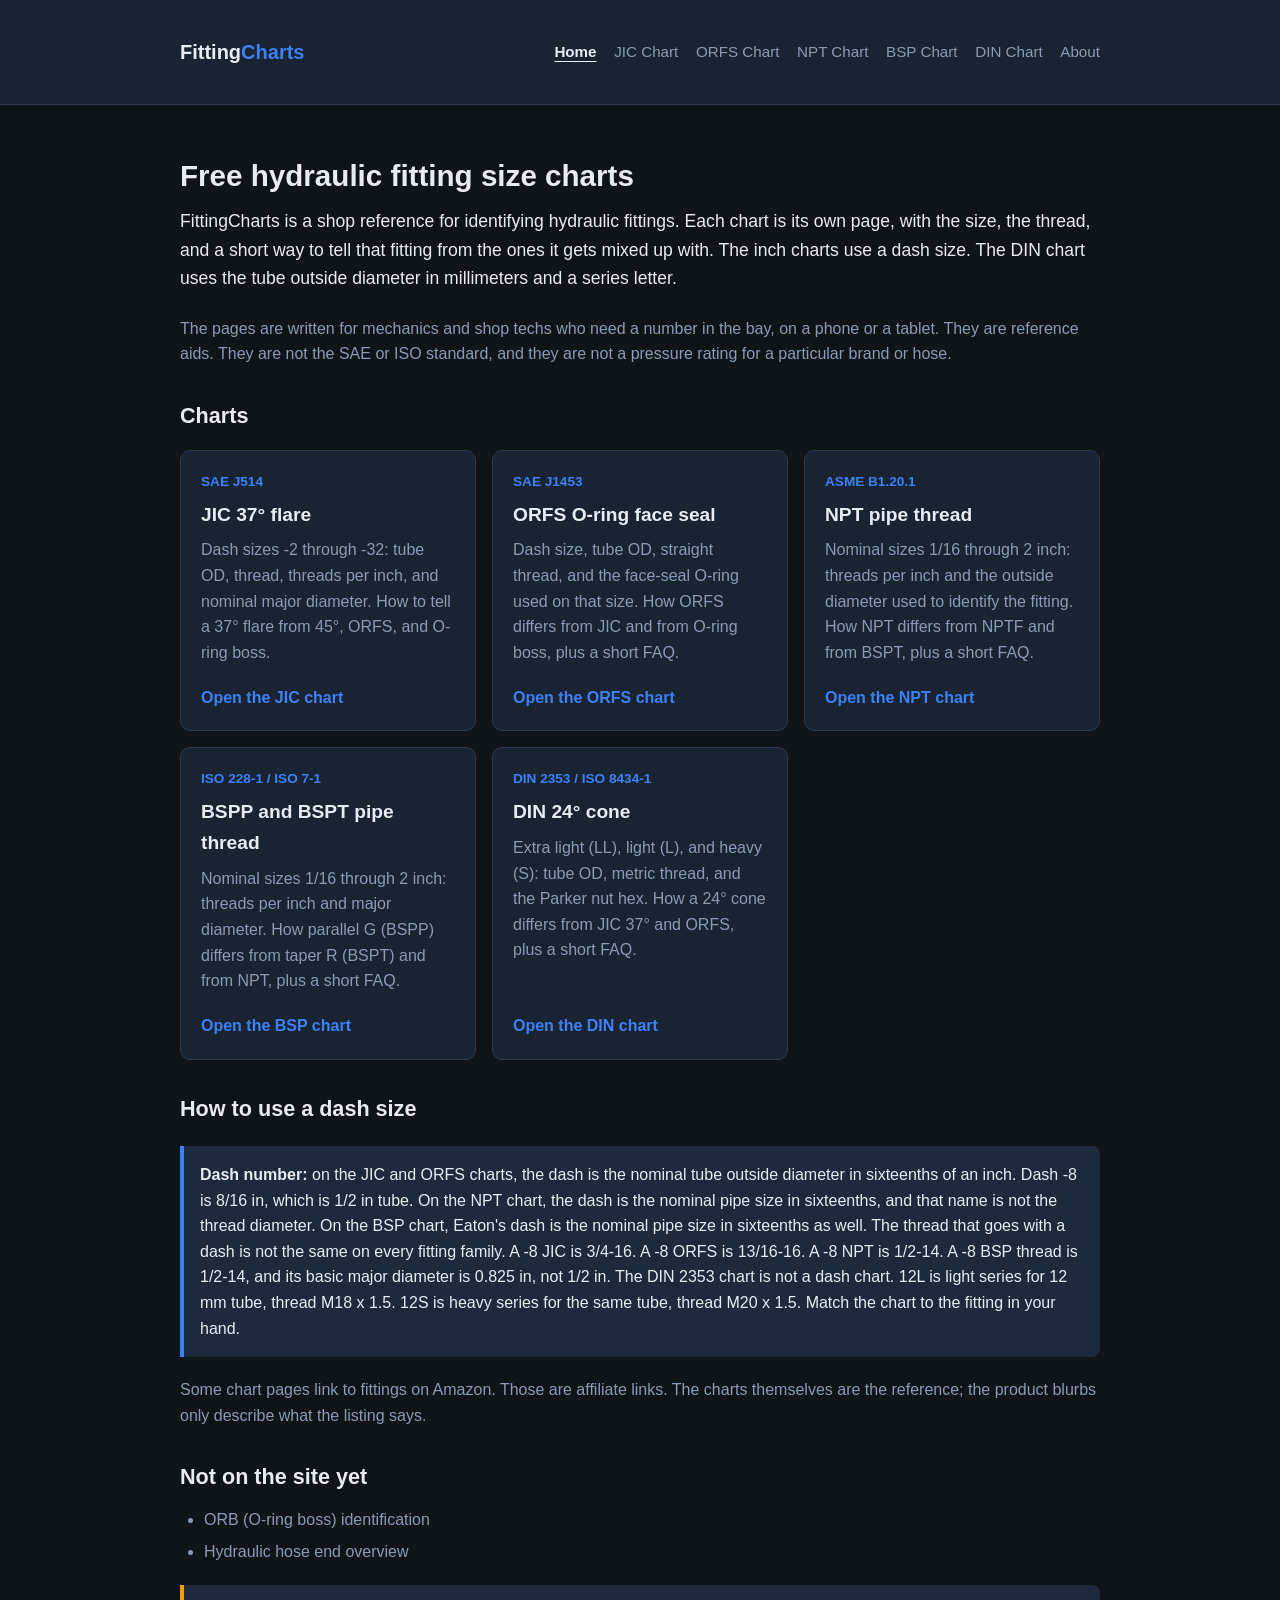
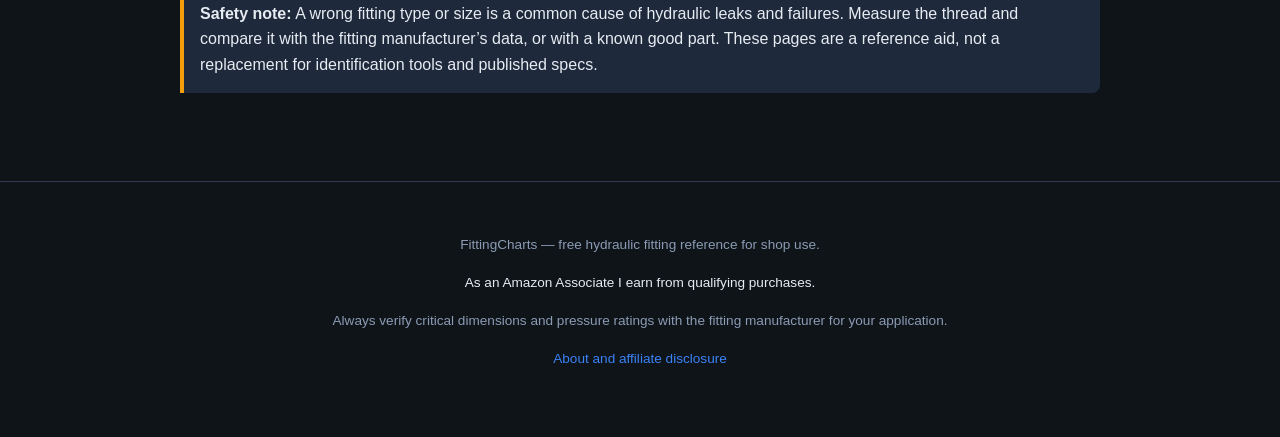
==== index.html @ fe410147 "Add a DIN 2353 24-degree cone fitting size chart. Cover LL, L, and S tube OD, metric nut thread, and" ====
<!DOCTYPE html>
<html lang="en">
<head>
  <meta charset="UTF-8">
  <meta name="viewport" content="width=device-width, initial-scale=1">
  <title>FittingCharts — Free Hydraulic Fitting Size Charts</title>
  <meta name="description" content="Free hydraulic fitting size charts for mechanics. JIC 37° flare, ORFS, NPT, BSPP/BSPT, and DIN 2353 24° cone sizes, threads, and identification guides.">
  <link rel="canonical" href="https://w-logistics.github.io/fitting-charts/">
  <meta property="og:type" content="website">
  <meta property="og:site_name" content="FittingCharts">
  <meta property="og:title" content="FittingCharts — Free Hydraulic Fitting Size Charts">
  <meta property="og:description" content="Free hydraulic fitting size charts for mechanics. JIC 37° flare, ORFS, NPT, BSPP/BSPT, and DIN 2353 24° cone sizes, threads, and identification guides.">
  <meta property="og:url" content="https://w-logistics.github.io/fitting-charts/">
  <link rel="stylesheet" href="styles.css">
  <script type="application/ld+json">
  {
    "@context": "https://schema.org",
    "@type": "WebSite",
    "name": "FittingCharts",
    "url": "https://w-logistics.github.io/fitting-charts/",
    "description": "Free hydraulic fitting size charts for mechanics and shop techs. Dash size, thread, and identification guides for JIC 37 degree flare, ORFS O-ring face seal, NPT pipe thread, and BSPP and BSPT pipe thread fittings, plus DIN 2353 and ISO 8434-1 24 degree cone fittings."
  }
  </script>
</head>
<body>
  <header>
    <div class="container">
      <div class="logo">Fitting<span>Charts</span></div>
      <nav aria-label="Primary">
        <a href="index.html" aria-current="page">Home</a>
        <a href="jic-fitting-size-chart.html">JIC Chart</a>
        <a href="orfs-fitting-size-chart.html">ORFS Chart</a>
        <a href="npt-thread-size-chart.html">NPT Chart</a>
        <a href="bspp-bspt-thread-size-chart.html">BSP Chart</a>
        <a href="din-2353-24-degree-cone-fitting-chart.html">DIN Chart</a>
        <a href="disclosure.html">About</a>
      </nav>
    </div>
  </header>

  <main class="container">
    <h1>Free hydraulic fitting size charts</h1>
    <p class="lead">FittingCharts is a shop reference for identifying hydraulic fittings. Each chart is its own page, with the size, the thread, and a short way to tell that fitting from the ones it gets mixed up with. The inch charts use a dash size. The DIN chart uses the tube outside diameter in millimeters and a series letter.</p>

    <p>The pages are written for mechanics and shop techs who need a number in the bay, on a phone or a tablet. They are reference aids. They are not the SAE or ISO standard, and they are not a pressure rating for a particular brand or hose.</p>

    <h2>Charts</h2>
    <div class="card-grid">
      <a class="chart-card" href="jic-fitting-size-chart.html">
        <p class="meta">SAE J514</p>
        <h2>JIC 37° flare</h2>
        <p>Dash sizes -2 through -32: tube OD, thread, threads per inch, and nominal major diameter. How to tell a 37° flare from 45°, ORFS, and O-ring boss.</p>
        <span class="cta">Open the JIC chart</span>
      </a>
      <a class="chart-card" href="orfs-fitting-size-chart.html">
        <p class="meta">SAE J1453</p>
        <h2>ORFS O-ring face seal</h2>
        <p>Dash size, tube OD, straight thread, and the face-seal O-ring used on that size. How ORFS differs from JIC and from O-ring boss, plus a short FAQ.</p>
        <span class="cta">Open the ORFS chart</span>
      </a>
      <a class="chart-card" href="npt-thread-size-chart.html">
        <p class="meta">ASME B1.20.1</p>
        <h2>NPT pipe thread</h2>
        <p>Nominal sizes 1/16 through 2 inch: threads per inch and the outside diameter used to identify the fitting. How NPT differs from NPTF and from BSPT, plus a short FAQ.</p>
        <span class="cta">Open the NPT chart</span>
      </a>
      <a class="chart-card" href="bspp-bspt-thread-size-chart.html">
        <p class="meta">ISO 228-1 / ISO 7-1</p>
        <h2>BSPP and BSPT pipe thread</h2>
        <p>Nominal sizes 1/16 through 2 inch: threads per inch and major diameter. How parallel G (BSPP) differs from taper R (BSPT) and from NPT, plus a short FAQ.</p>
        <span class="cta">Open the BSP chart</span>
      </a>
      <a class="chart-card" href="din-2353-24-degree-cone-fitting-chart.html">
        <p class="meta">DIN 2353 / ISO 8434-1</p>
        <h2>DIN 24° cone</h2>
        <p>Extra light (LL), light (L), and heavy (S): tube OD, metric thread, and the Parker nut hex. How a 24° cone differs from JIC 37° and ORFS, plus a short FAQ.</p>
        <span class="cta">Open the DIN chart</span>
      </a>
    </div>

    <h2>How to use a dash size</h2>
    <div class="note">
      <strong>Dash number:</strong> on the JIC and ORFS charts, the dash is the nominal tube outside diameter in sixteenths of an inch. Dash -8 is 8/16 in, which is 1/2 in tube. On the NPT chart, the dash is the nominal pipe size in sixteenths, and that name is not the thread diameter. On the BSP chart, Eaton's dash is the nominal pipe size in sixteenths as well. The thread that goes with a dash is not the same on every fitting family. A -8 JIC is 3/4-16. A -8 ORFS is 13/16-16. A -8 NPT is 1/2-14. A -8 BSP thread is 1/2-14, and its basic major diameter is 0.825 in, not 1/2 in. The DIN 2353 chart is not a dash chart. 12L is light series for 12 mm tube, thread M18 x 1.5. 12S is heavy series for the same tube, thread M20 x 1.5. Match the chart to the fitting in your hand.
    </div>

    <p>Some chart pages link to fittings on Amazon. Those are affiliate links. The charts themselves are the reference; the product blurbs only describe what the listing says.</p>

    <h2>Not on the site yet</h2>
    <ul>
      <li>ORB (O-ring boss) identification</li>
      <li>Hydraulic hose end overview</li>
    </ul>

    <div class="note warning">
      <strong>Safety note:</strong> A wrong fitting type or size is a common cause of hydraulic leaks and failures. Measure the thread and compare it with the fitting manufacturer’s data, or with a known good part. These pages are a reference aid, not a replacement for identification tools and published specs.
    </div>
  </main>

  <footer>
    <div class="container">
      <p>FittingCharts — free hydraulic fitting reference for shop use.</p>
      <p class="affiliate-disclosure">As an Amazon Associate I earn from qualifying purchases.</p>
      <p>Always verify critical dimensions and pressure ratings with the fitting manufacturer for your application.</p>
      <p><a href="disclosure.html">About and affiliate disclosure</a></p>
    </div>
  </footer>
  <script data-goatcounter="https://fittingcharts.goatcounter.com/count" async src="//gc.zgo.at/count.js"></script>
</body>
</html>
---- styles.css ----
/* Fitting Charts - clean, mobile-first reference site */
:root {
  --bg: #0f1419;
  --card: #1a2332;
  --text: #e7ecf3;
  --muted: #8b9bb4;
  --accent: #3b82f6;
  --accent-hover: #2563eb;
  --border: #2d3a4f;
  --success: #22c55e;
  --table-header: #243044;
}

* {
  box-sizing: border-box;
  margin: 0;
  padding: 0;
}

body {
  font-family: -apple-system, BlinkMacSystemFont, "Segoe UI", Roboto, "Helvetica Neue", Arial, sans-serif;
  background: var(--bg);
  color: var(--text);
  line-height: 1.6;
  min-height: 100vh;
}

a {
  color: var(--accent);
  text-decoration: none;
}
a:hover {
  color: var(--accent-hover);
  text-decoration: underline;
}

.container {
  max-width: 960px;
  margin: 0 auto;
  padding: 1.25rem;
}

/* Header */
header {
  background: var(--card);
  border-bottom: 1px solid var(--border);
  padding: 1rem 0;
  margin-bottom: 2rem;
}
header .container {
  display: flex;
  justify-content: space-between;
  align-items: center;
  flex-wrap: wrap;
  gap: 1rem;
}
.logo {
  font-weight: 700;
  font-size: 1.25rem;
  color: var(--text);
}
.logo span {
  color: var(--accent);
}
nav {
  display: flex;
  flex-wrap: wrap;
  align-items: center;
  gap: 0.35rem 1.1rem;
}
nav a {
  color: var(--muted);
  font-size: 0.95rem;
}
nav a:hover,
nav a[aria-current="page"] {
  color: var(--text);
}
nav a[aria-current="page"] {
  font-weight: 600;
  text-decoration: underline;
  text-underline-offset: 0.28rem;
}

/* Typography */
h1 {
  font-size: 1.85rem;
  margin-bottom: 0.75rem;
  line-height: 1.3;
}
h2 {
  font-size: 1.35rem;
  margin: 2rem 0 0.75rem;
  color: var(--text);
}
h3 {
  font-size: 1.1rem;
  margin: 1.5rem 0 0.5rem;
}
p {
  margin-bottom: 1rem;
  color: var(--muted);
}
.lead {
  font-size: 1.1rem;
  color: var(--text);
  margin-bottom: 1.5rem;
}

/* Cards & boxes */
.card {
  background: var(--card);
  border: 1px solid var(--border);
  border-radius: 10px;
  padding: 1.25rem;
  margin-bottom: 1.5rem;
}
.note {
  background: #1e293b;
  border-left: 4px solid var(--accent);
  padding: 1rem;
  margin: 1.25rem 0;
  border-radius: 0 8px 8px 0;
}
.warning {
  border-left-color: #f59e0b;
}

/* Table */
.table-wrap {
  overflow-x: auto;
  margin: 1.5rem 0;
  border-radius: 10px;
  border: 1px solid var(--border);
}
table {
  width: 100%;
  border-collapse: collapse;
  font-size: 0.9rem;
  min-width: 720px;
}
caption {
  caption-side: bottom;
  text-align: left;
  padding: 0.7rem 0.9rem 0.2rem;
  color: var(--muted);
  font-size: 0.85rem;
}
th, td {
  padding: 0.7rem 0.9rem;
  text-align: left;
  border-bottom: 1px solid var(--border);
}
th {
  background: var(--table-header);
  color: var(--text);
  font-weight: 600;
  position: sticky;
  top: 0;
}
tr:hover td {
  background: rgba(59, 130, 246, 0.08);
}
td {
  color: var(--muted);
}
td:first-child, th:first-child {
  font-weight: 600;
  color: var(--text);
}

/* Lists */
ul, ol {
  margin: 0.75rem 0 1.25rem 1.5rem;
  color: var(--muted);
}
li {
  margin-bottom: 0.4rem;
}

/* Buttons / CTAs */
.btn {
  display: inline-block;
  background: var(--accent);
  color: white !important;
  padding: 0.6rem 1.2rem;
  border-radius: 6px;
  font-weight: 600;
  text-decoration: none !important;
  margin: 0.5rem 0.5rem 0.5rem 0;
}
.btn:hover {
  background: var(--accent-hover);
}

/* Home chart grid */
.card-grid {
  display: grid;
  grid-template-columns: repeat(auto-fit, minmax(250px, 1fr));
  gap: 1rem;
  margin: 1rem 0 1.5rem;
}
a.chart-card {
  display: flex;
  flex-direction: column;
  gap: 0.45rem;
  background: var(--card);
  border: 1px solid var(--border);
  border-radius: 10px;
  padding: 1.25rem;
  color: inherit;
  text-decoration: none;
  min-height: 100%;
}
a.chart-card:hover {
  border-color: var(--accent);
  color: inherit;
  text-decoration: none;
}
a.chart-card h2 {
  margin: 0;
  font-size: 1.2rem;
}
a.chart-card p {
  margin: 0;
}
.chart-card .meta {
  color: var(--accent);
  font-size: 0.85rem;
  font-weight: 600;
}
.chart-card .cta {
  margin-top: auto;
  padding-top: 0.75rem;
  color: var(--accent);
  font-weight: 600;
}

.breadcrumb {
  font-size: 0.875rem;
  margin-bottom: 0.85rem;
  color: var(--muted);
}
.breadcrumb a {
  color: var(--muted);
}

.affiliate-disclosure {
  color: var(--text);
}

code {
  font-family: ui-monospace, SFMono-Regular, Menlo, Consolas, monospace;
  font-size: 0.92em;
  color: var(--text);
}

/* Footer */
footer {
  margin-top: 3rem;
  padding: 2rem 0;
  border-top: 1px solid var(--border);
  color: var(--muted);
  font-size: 0.85rem;
  text-align: center;
}
footer a {
  color: var(--accent);
}

/* Responsive */
@media (max-width: 600px) {
  h1 { font-size: 1.5rem; }
  .container { padding: 1rem; }
}
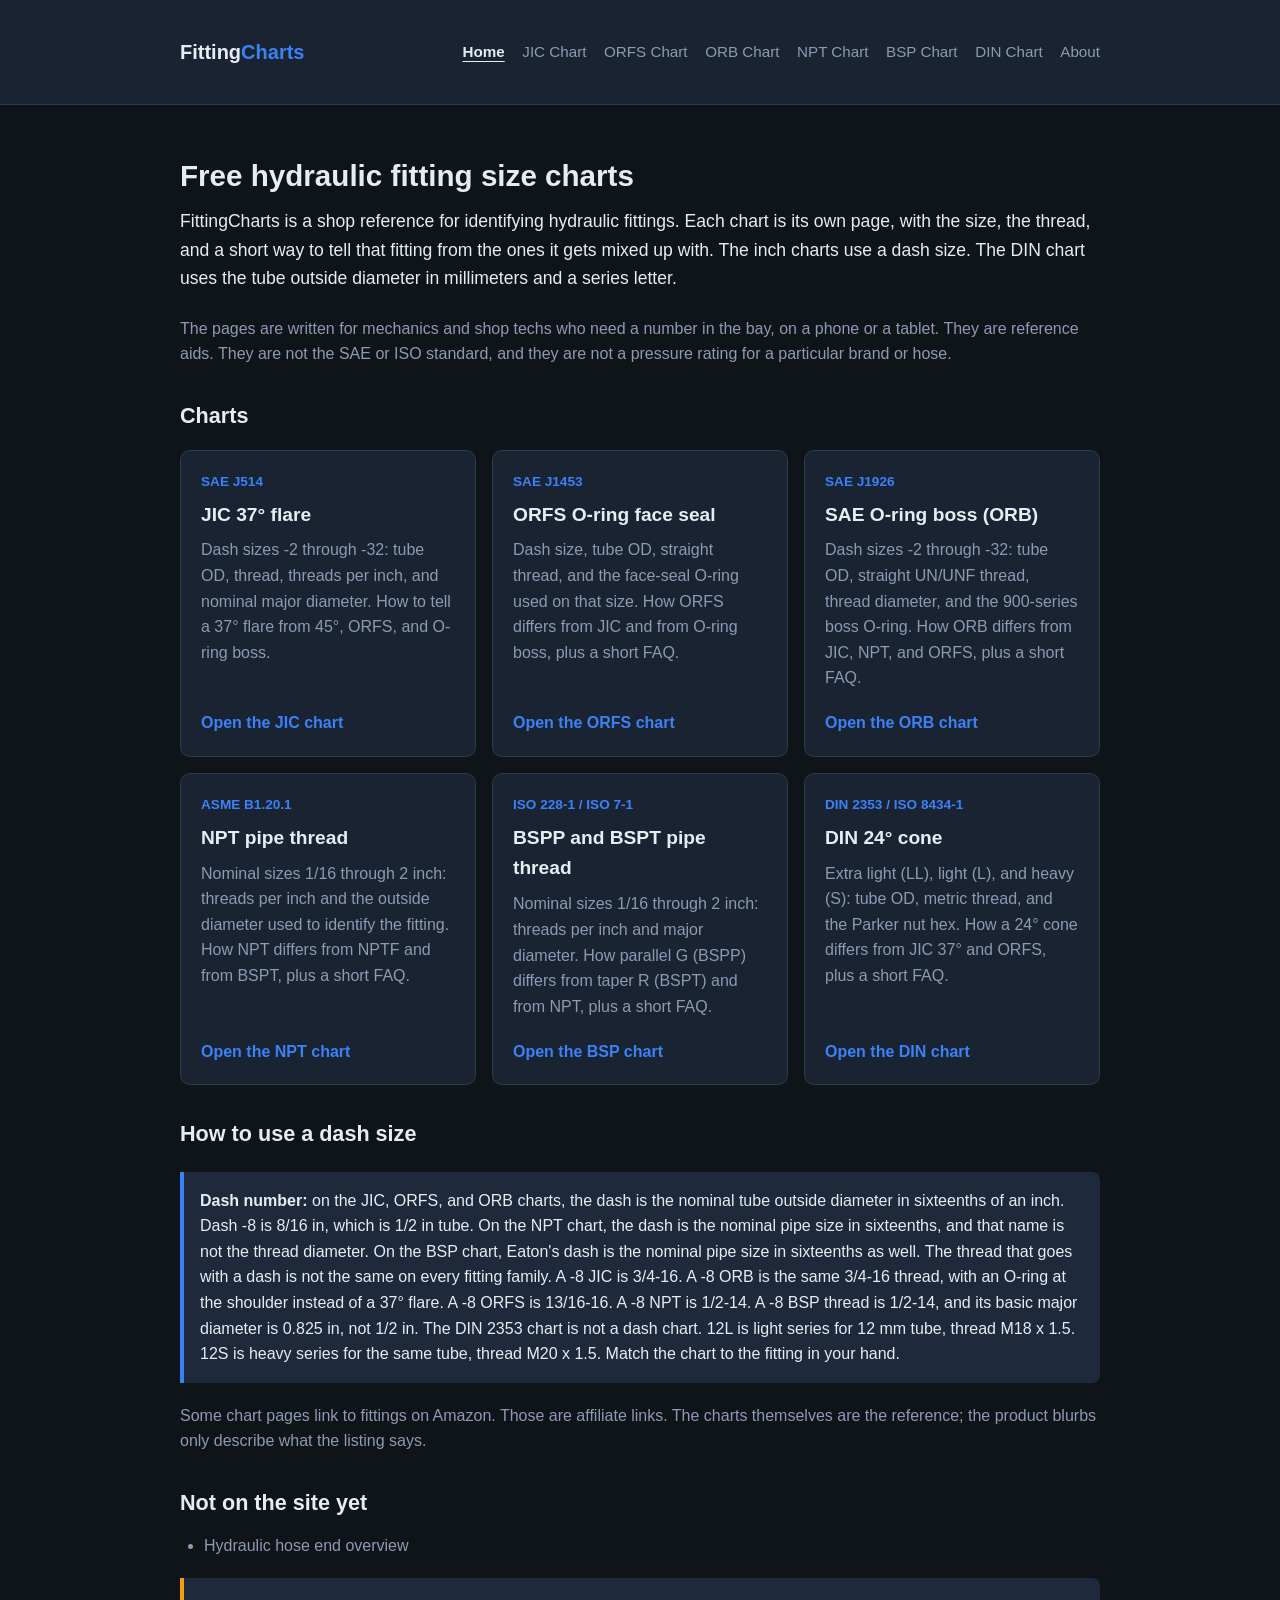
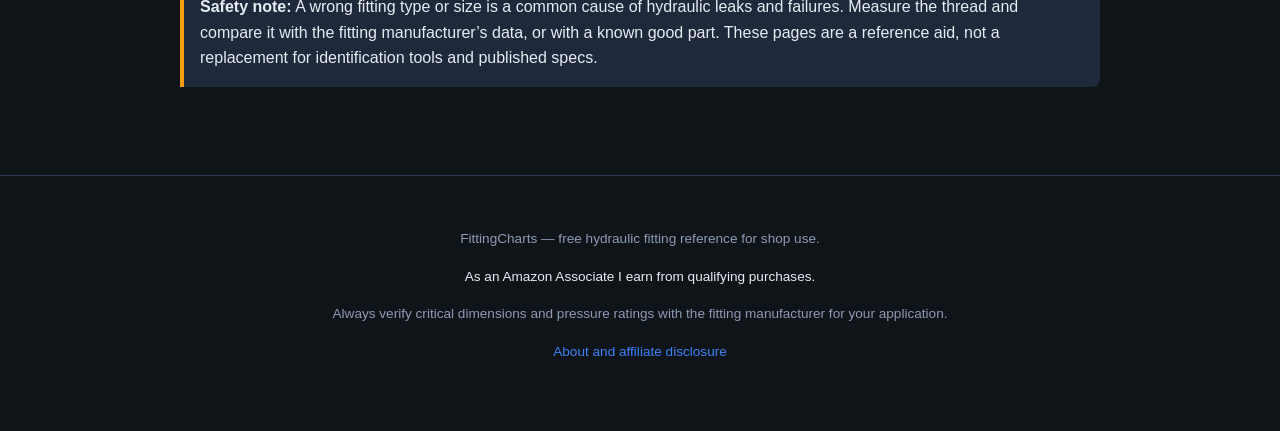
==== commit 377afe1e: "Add an SAE O-ring boss (ORB) fitting size chart. Dash size, UN/UNF thread, thread diameter, and the " ====
--- a/index.html
+++ b/index.html
@@ -4,12 +4,12 @@
   <meta charset="UTF-8">
   <meta name="viewport" content="width=device-width, initial-scale=1">
   <title>FittingCharts — Free Hydraulic Fitting Size Charts</title>
-  <meta name="description" content="Free hydraulic fitting size charts for mechanics. JIC 37° flare, ORFS, NPT, BSPP/BSPT, and DIN 2353 24° cone sizes, threads, and identification guides.">
+  <meta name="description" content="Free hydraulic fitting size charts for mechanics. JIC 37° flare, ORFS, SAE O-ring boss, NPT, BSPP/BSPT, and DIN 2353 24° cone sizes, threads, and identification guides.">
   <link rel="canonical" href="https://w-logistics.github.io/fitting-charts/">
   <meta property="og:type" content="website">
   <meta property="og:site_name" content="FittingCharts">
   <meta property="og:title" content="FittingCharts — Free Hydraulic Fitting Size Charts">
-  <meta property="og:description" content="Free hydraulic fitting size charts for mechanics. JIC 37° flare, ORFS, NPT, BSPP/BSPT, and DIN 2353 24° cone sizes, threads, and identification guides.">
+  <meta property="og:description" content="Free hydraulic fitting size charts for mechanics. JIC 37° flare, ORFS, SAE O-ring boss, NPT, BSPP/BSPT, and DIN 2353 24° cone sizes, threads, and identification guides.">
   <meta property="og:url" content="https://w-logistics.github.io/fitting-charts/">
   <link rel="stylesheet" href="styles.css">
   <script type="application/ld+json">
@@ -18,7 +18,7 @@
     "@type": "WebSite",
     "name": "FittingCharts",
     "url": "https://w-logistics.github.io/fitting-charts/",
-    "description": "Free hydraulic fitting size charts for mechanics and shop techs. Dash size, thread, and identification guides for JIC 37 degree flare, ORFS O-ring face seal, NPT pipe thread, and BSPP and BSPT pipe thread fittings, plus DIN 2353 and ISO 8434-1 24 degree cone fittings."
+    "description": "Free hydraulic fitting size charts for mechanics and shop techs. Dash size, thread, and identification guides for JIC 37 degree flare, ORFS O-ring face seal, SAE O-ring boss, NPT pipe thread, and BSPP and BSPT pipe thread fittings, plus DIN 2353 and ISO 8434-1 24 degree cone fittings."
   }
   </script>
 </head>
@@ -30,6 +30,7 @@
         <a href="index.html" aria-current="page">Home</a>
         <a href="jic-fitting-size-chart.html">JIC Chart</a>
         <a href="orfs-fitting-size-chart.html">ORFS Chart</a>
+        <a href="sae-o-ring-boss-orb-fitting-chart.html">ORB Chart</a>
         <a href="npt-thread-size-chart.html">NPT Chart</a>
         <a href="bspp-bspt-thread-size-chart.html">BSP Chart</a>
         <a href="din-2353-24-degree-cone-fitting-chart.html">DIN Chart</a>
@@ -58,6 +59,12 @@
         <p>Dash size, tube OD, straight thread, and the face-seal O-ring used on that size. How ORFS differs from JIC and from O-ring boss, plus a short FAQ.</p>
         <span class="cta">Open the ORFS chart</span>
       </a>
+      <a class="chart-card" href="sae-o-ring-boss-orb-fitting-chart.html">
+        <p class="meta">SAE J1926</p>
+        <h2>SAE O-ring boss (ORB)</h2>
+        <p>Dash sizes -2 through -32: tube OD, straight UN/UNF thread, thread diameter, and the 900-series boss O-ring. How ORB differs from JIC, NPT, and ORFS, plus a short FAQ.</p>
+        <span class="cta">Open the ORB chart</span>
+      </a>
       <a class="chart-card" href="npt-thread-size-chart.html">
         <p class="meta">ASME B1.20.1</p>
         <h2>NPT pipe thread</h2>
@@ -80,14 +87,13 @@
 
     <h2>How to use a dash size</h2>
     <div class="note">
-      <strong>Dash number:</strong> on the JIC and ORFS charts, the dash is the nominal tube outside diameter in sixteenths of an inch. Dash -8 is 8/16 in, which is 1/2 in tube. On the NPT chart, the dash is the nominal pipe size in sixteenths, and that name is not the thread diameter. On the BSP chart, Eaton's dash is the nominal pipe size in sixteenths as well. The thread that goes with a dash is not the same on every fitting family. A -8 JIC is 3/4-16. A -8 ORFS is 13/16-16. A -8 NPT is 1/2-14. A -8 BSP thread is 1/2-14, and its basic major diameter is 0.825 in, not 1/2 in. The DIN 2353 chart is not a dash chart. 12L is light series for 12 mm tube, thread M18 x 1.5. 12S is heavy series for the same tube, thread M20 x 1.5. Match the chart to the fitting in your hand.
+      <strong>Dash number:</strong> on the JIC, ORFS, and ORB charts, the dash is the nominal tube outside diameter in sixteenths of an inch. Dash -8 is 8/16 in, which is 1/2 in tube. On the NPT chart, the dash is the nominal pipe size in sixteenths, and that name is not the thread diameter. On the BSP chart, Eaton's dash is the nominal pipe size in sixteenths as well. The thread that goes with a dash is not the same on every fitting family. A -8 JIC is 3/4-16. A -8 ORB is the same 3/4-16 thread, with an O-ring at the shoulder instead of a 37° flare. A -8 ORFS is 13/16-16. A -8 NPT is 1/2-14. A -8 BSP thread is 1/2-14, and its basic major diameter is 0.825 in, not 1/2 in. The DIN 2353 chart is not a dash chart. 12L is light series for 12 mm tube, thread M18 x 1.5. 12S is heavy series for the same tube, thread M20 x 1.5. Match the chart to the fitting in your hand.
     </div>
 
     <p>Some chart pages link to fittings on Amazon. Those are affiliate links. The charts themselves are the reference; the product blurbs only describe what the listing says.</p>
 
     <h2>Not on the site yet</h2>
     <ul>
-      <li>ORB (O-ring boss) identification</li>
       <li>Hydraulic hose end overview</li>
     </ul>
 
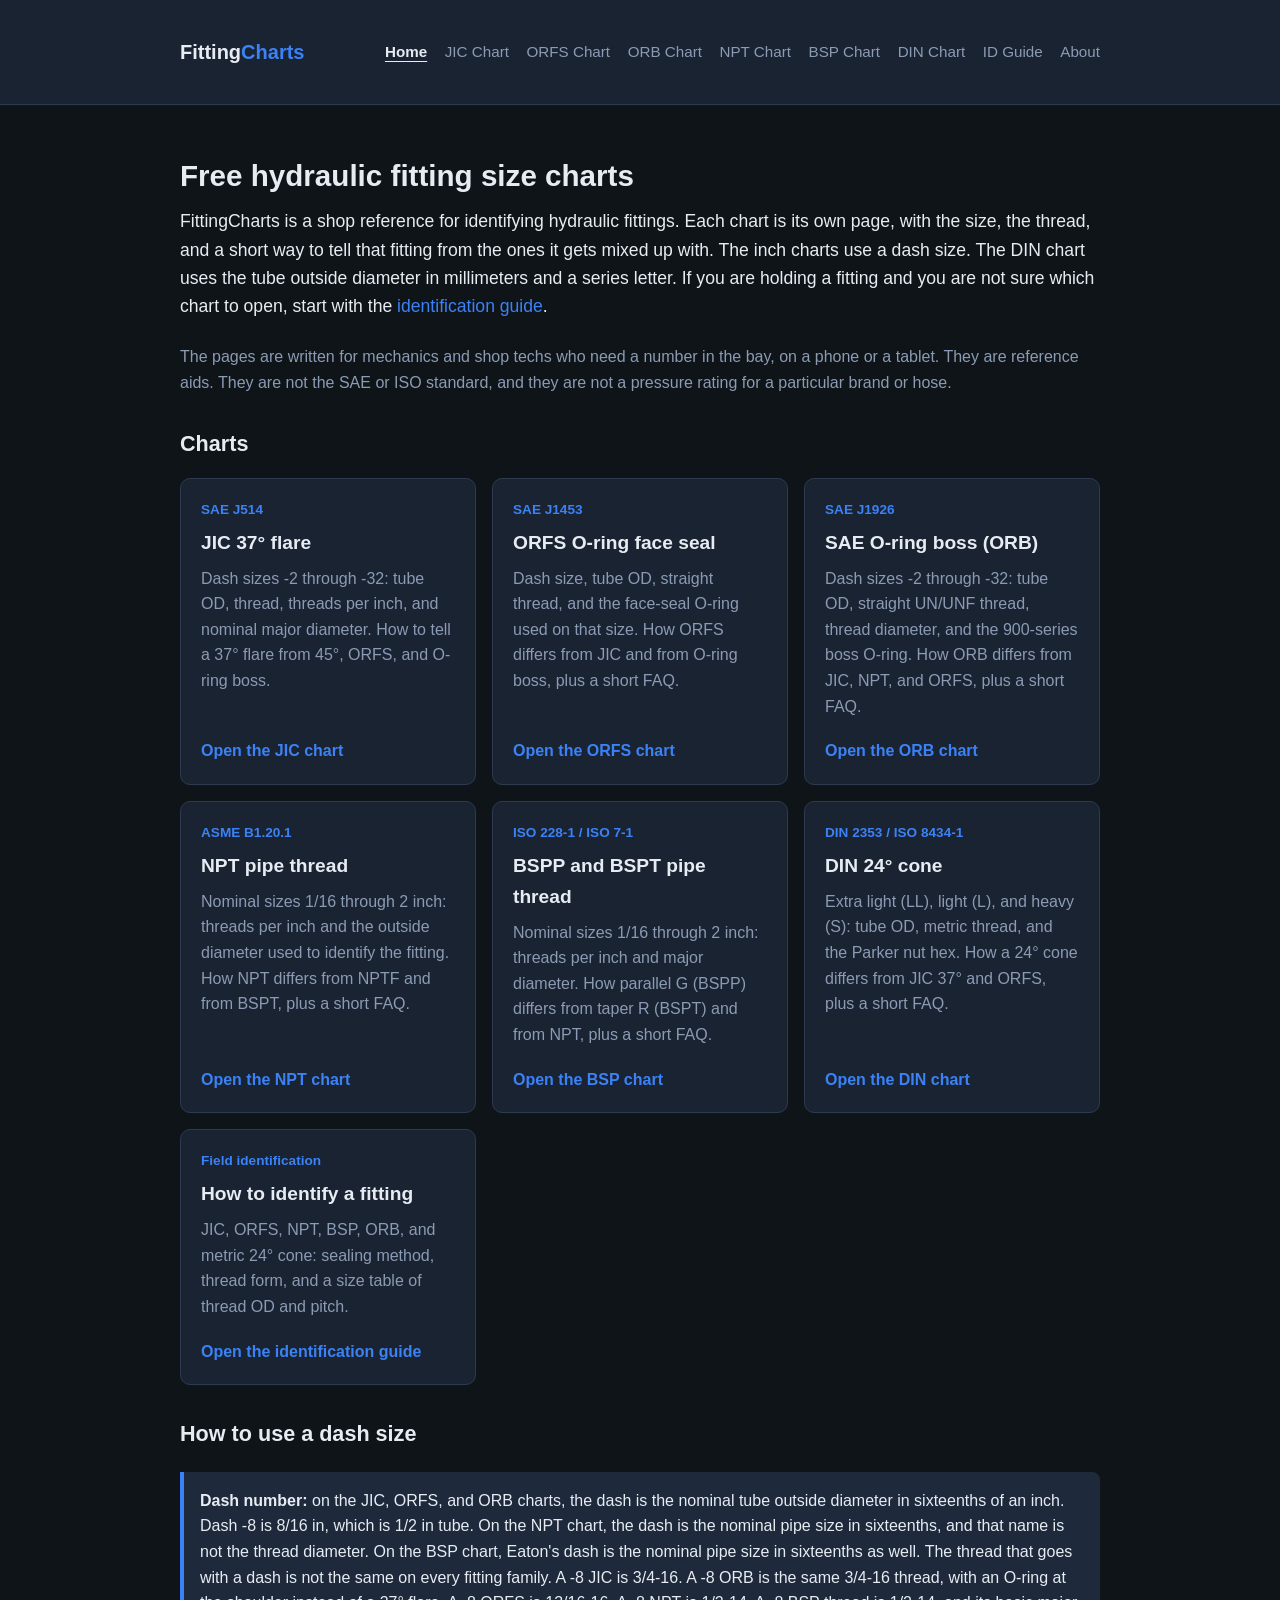
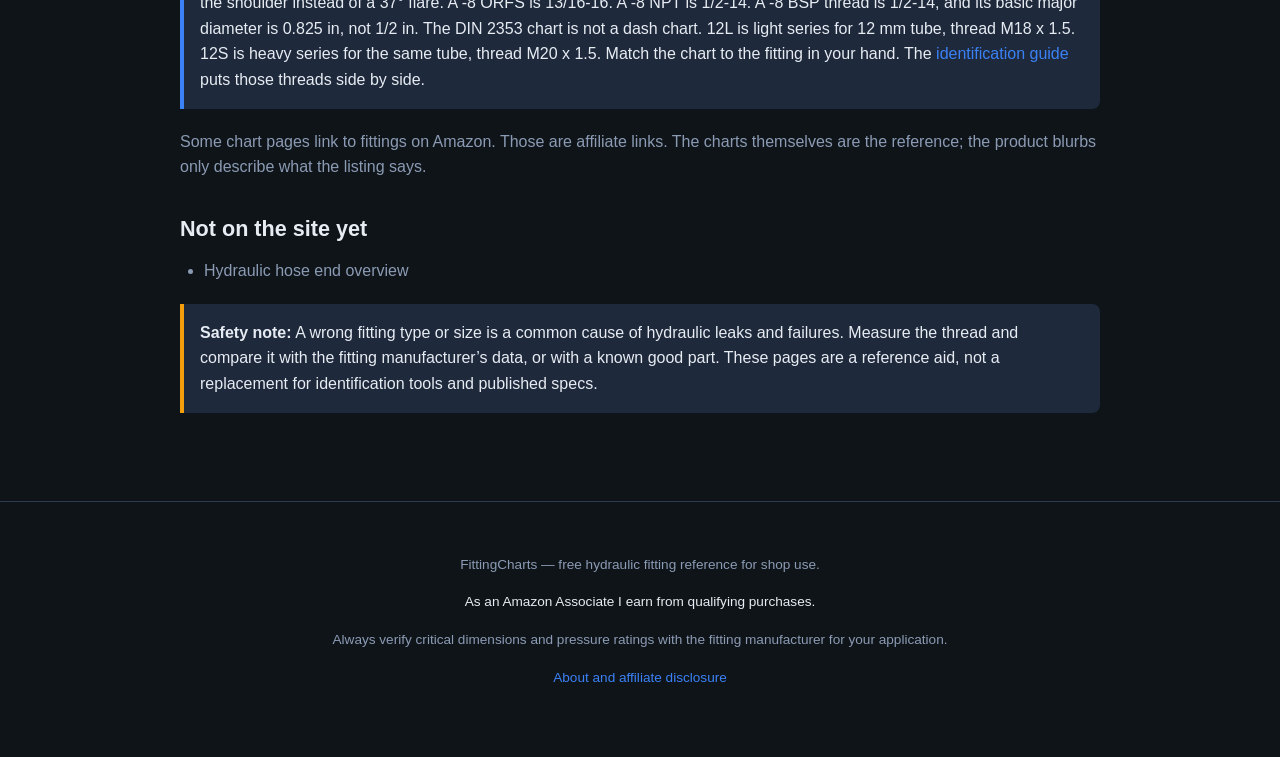
==== commit b819702c: "Add a guide for telling hydraulic fittings apart. The new page compares JIC, ORFS, NPT, BSP, ORB, an" ====
--- a/index.html
+++ b/index.html
@@ -4,12 +4,12 @@
   <meta charset="UTF-8">
   <meta name="viewport" content="width=device-width, initial-scale=1">
   <title>FittingCharts — Free Hydraulic Fitting Size Charts</title>
-  <meta name="description" content="Free hydraulic fitting size charts for mechanics. JIC 37° flare, ORFS, SAE O-ring boss, NPT, BSPP/BSPT, and DIN 2353 24° cone sizes, threads, and identification guides.">
+  <meta name="description" content="Free hydraulic fitting size charts for mechanics. JIC 37° flare, ORFS, SAE O-ring boss, NPT, BSPP/BSPT, and DIN 2353 24° cone sizes, plus a guide to telling those fittings apart.">
   <link rel="canonical" href="https://w-logistics.github.io/fitting-charts/">
   <meta property="og:type" content="website">
   <meta property="og:site_name" content="FittingCharts">
   <meta property="og:title" content="FittingCharts — Free Hydraulic Fitting Size Charts">
-  <meta property="og:description" content="Free hydraulic fitting size charts for mechanics. JIC 37° flare, ORFS, SAE O-ring boss, NPT, BSPP/BSPT, and DIN 2353 24° cone sizes, threads, and identification guides.">
+  <meta property="og:description" content="Free hydraulic fitting size charts for mechanics. JIC 37° flare, ORFS, SAE O-ring boss, NPT, BSPP/BSPT, and DIN 2353 24° cone sizes, plus a guide to telling those fittings apart.">
   <meta property="og:url" content="https://w-logistics.github.io/fitting-charts/">
   <link rel="stylesheet" href="styles.css">
   <script type="application/ld+json">
@@ -18,7 +18,7 @@
     "@type": "WebSite",
     "name": "FittingCharts",
     "url": "https://w-logistics.github.io/fitting-charts/",
-    "description": "Free hydraulic fitting size charts for mechanics and shop techs. Dash size, thread, and identification guides for JIC 37 degree flare, ORFS O-ring face seal, SAE O-ring boss, NPT pipe thread, and BSPP and BSPT pipe thread fittings, plus DIN 2353 and ISO 8434-1 24 degree cone fittings."
+    "description": "Free hydraulic fitting size charts for mechanics and shop techs. Dash size, thread, and identification guides for JIC 37 degree flare, ORFS O-ring face seal, SAE O-ring boss, NPT pipe thread, and BSPP and BSPT pipe thread fittings, plus DIN 2353 and ISO 8434-1 24 degree cone fittings, and a page for telling those fittings apart."
   }
   </script>
 </head>
@@ -34,6 +34,7 @@
         <a href="npt-thread-size-chart.html">NPT Chart</a>
         <a href="bspp-bspt-thread-size-chart.html">BSP Chart</a>
         <a href="din-2353-24-degree-cone-fitting-chart.html">DIN Chart</a>
+        <a href="how-to-identify-hydraulic-fittings.html">ID Guide</a>
         <a href="disclosure.html">About</a>
       </nav>
     </div>
@@ -41,7 +42,7 @@
 
   <main class="container">
     <h1>Free hydraulic fitting size charts</h1>
-    <p class="lead">FittingCharts is a shop reference for identifying hydraulic fittings. Each chart is its own page, with the size, the thread, and a short way to tell that fitting from the ones it gets mixed up with. The inch charts use a dash size. The DIN chart uses the tube outside diameter in millimeters and a series letter.</p>
+    <p class="lead">FittingCharts is a shop reference for identifying hydraulic fittings. Each chart is its own page, with the size, the thread, and a short way to tell that fitting from the ones it gets mixed up with. The inch charts use a dash size. The DIN chart uses the tube outside diameter in millimeters and a series letter. If you are holding a fitting and you are not sure which chart to open, start with the <a href="how-to-identify-hydraulic-fittings.html">identification guide</a>.</p>
 
     <p>The pages are written for mechanics and shop techs who need a number in the bay, on a phone or a tablet. They are reference aids. They are not the SAE or ISO standard, and they are not a pressure rating for a particular brand or hose.</p>
 
@@ -83,11 +84,17 @@
         <p>Extra light (LL), light (L), and heavy (S): tube OD, metric thread, and the Parker nut hex. How a 24° cone differs from JIC 37° and ORFS, plus a short FAQ.</p>
         <span class="cta">Open the DIN chart</span>
       </a>
+      <a class="chart-card" href="how-to-identify-hydraulic-fittings.html">
+        <p class="meta">Field identification</p>
+        <h2>How to identify a fitting</h2>
+        <p>JIC, ORFS, NPT, BSP, ORB, and metric 24° cone: sealing method, thread form, and a size table of thread OD and pitch.</p>
+        <span class="cta">Open the identification guide</span>
+      </a>
     </div>
 
     <h2>How to use a dash size</h2>
     <div class="note">
-      <strong>Dash number:</strong> on the JIC, ORFS, and ORB charts, the dash is the nominal tube outside diameter in sixteenths of an inch. Dash -8 is 8/16 in, which is 1/2 in tube. On the NPT chart, the dash is the nominal pipe size in sixteenths, and that name is not the thread diameter. On the BSP chart, Eaton's dash is the nominal pipe size in sixteenths as well. The thread that goes with a dash is not the same on every fitting family. A -8 JIC is 3/4-16. A -8 ORB is the same 3/4-16 thread, with an O-ring at the shoulder instead of a 37° flare. A -8 ORFS is 13/16-16. A -8 NPT is 1/2-14. A -8 BSP thread is 1/2-14, and its basic major diameter is 0.825 in, not 1/2 in. The DIN 2353 chart is not a dash chart. 12L is light series for 12 mm tube, thread M18 x 1.5. 12S is heavy series for the same tube, thread M20 x 1.5. Match the chart to the fitting in your hand.
+      <strong>Dash number:</strong> on the JIC, ORFS, and ORB charts, the dash is the nominal tube outside diameter in sixteenths of an inch. Dash -8 is 8/16 in, which is 1/2 in tube. On the NPT chart, the dash is the nominal pipe size in sixteenths, and that name is not the thread diameter. On the BSP chart, Eaton's dash is the nominal pipe size in sixteenths as well. The thread that goes with a dash is not the same on every fitting family. A -8 JIC is 3/4-16. A -8 ORB is the same 3/4-16 thread, with an O-ring at the shoulder instead of a 37° flare. A -8 ORFS is 13/16-16. A -8 NPT is 1/2-14. A -8 BSP thread is 1/2-14, and its basic major diameter is 0.825 in, not 1/2 in. The DIN 2353 chart is not a dash chart. 12L is light series for 12 mm tube, thread M18 x 1.5. 12S is heavy series for the same tube, thread M20 x 1.5. Match the chart to the fitting in your hand. The <a href="how-to-identify-hydraulic-fittings.html">identification guide</a> puts those threads side by side.
     </div>
 
     <p>Some chart pages link to fittings on Amazon. Those are affiliate links. The charts themselves are the reference; the product blurbs only describe what the listing says.</p>
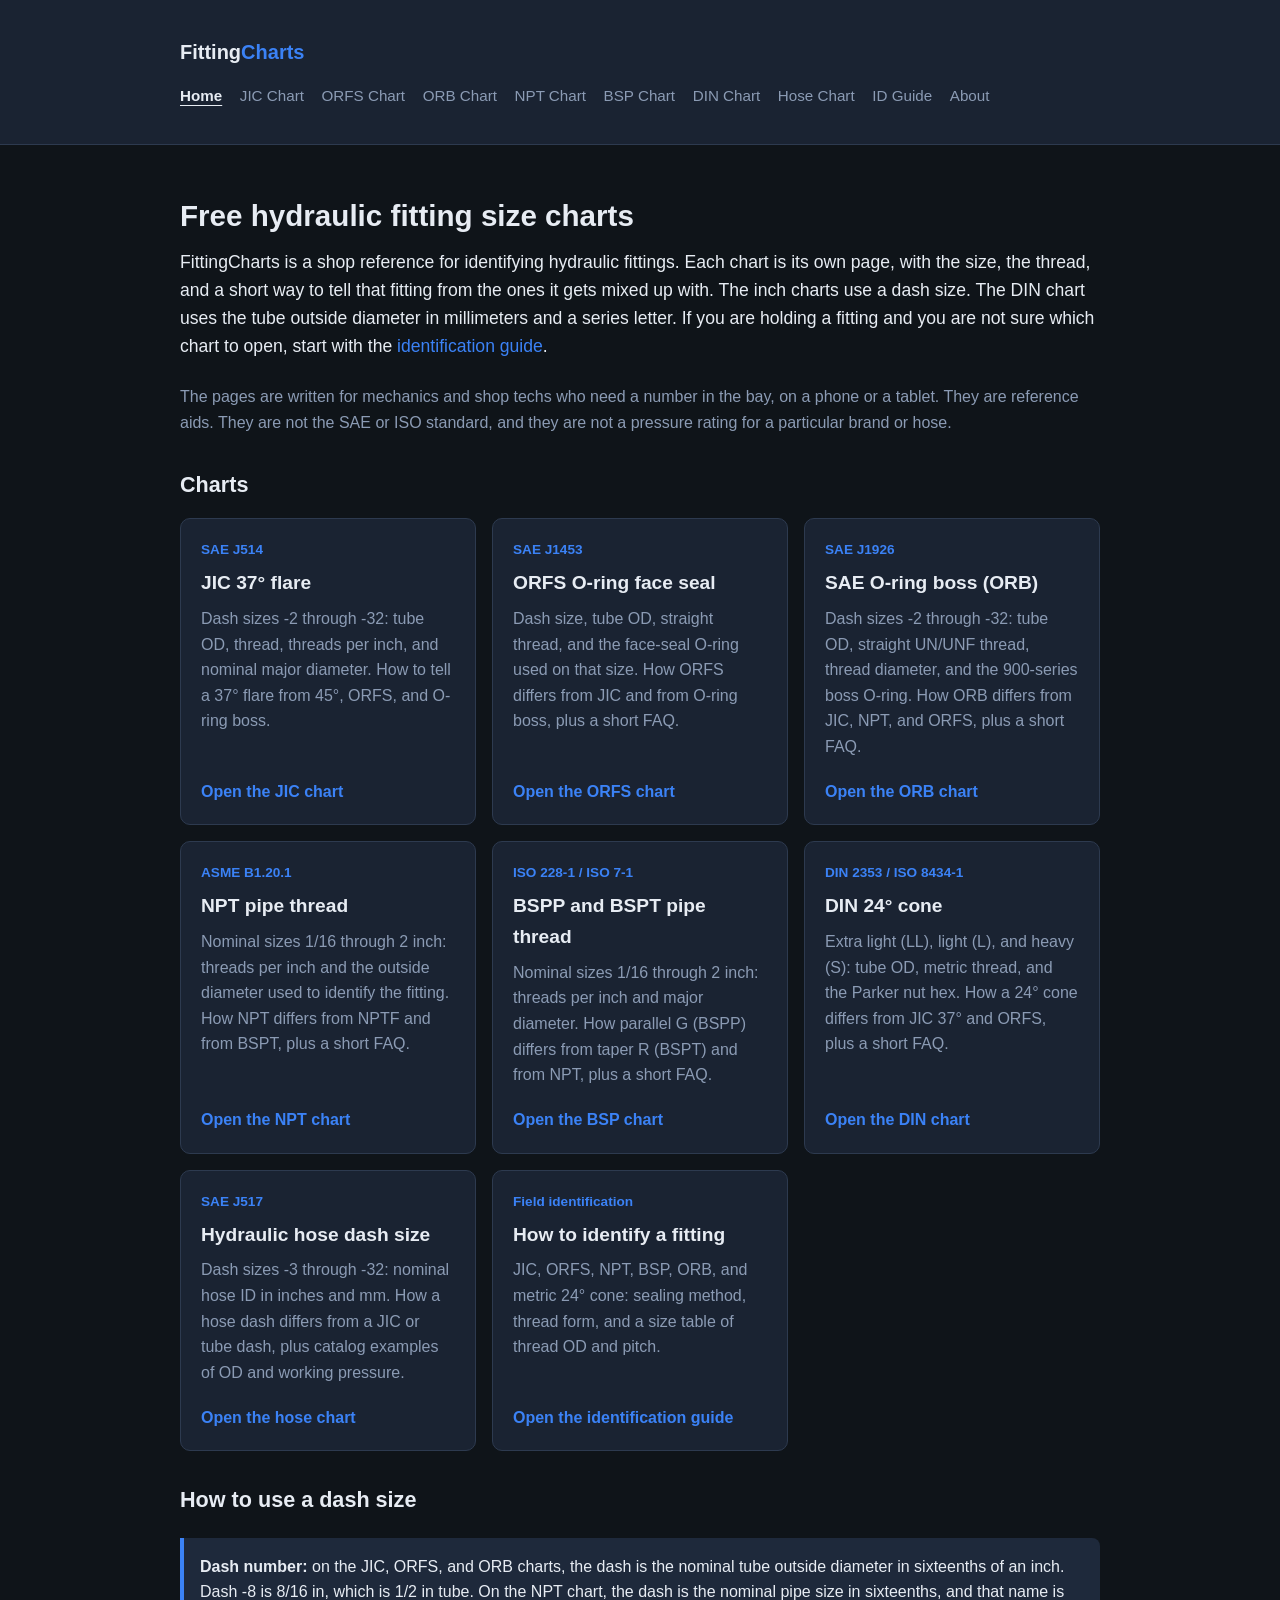
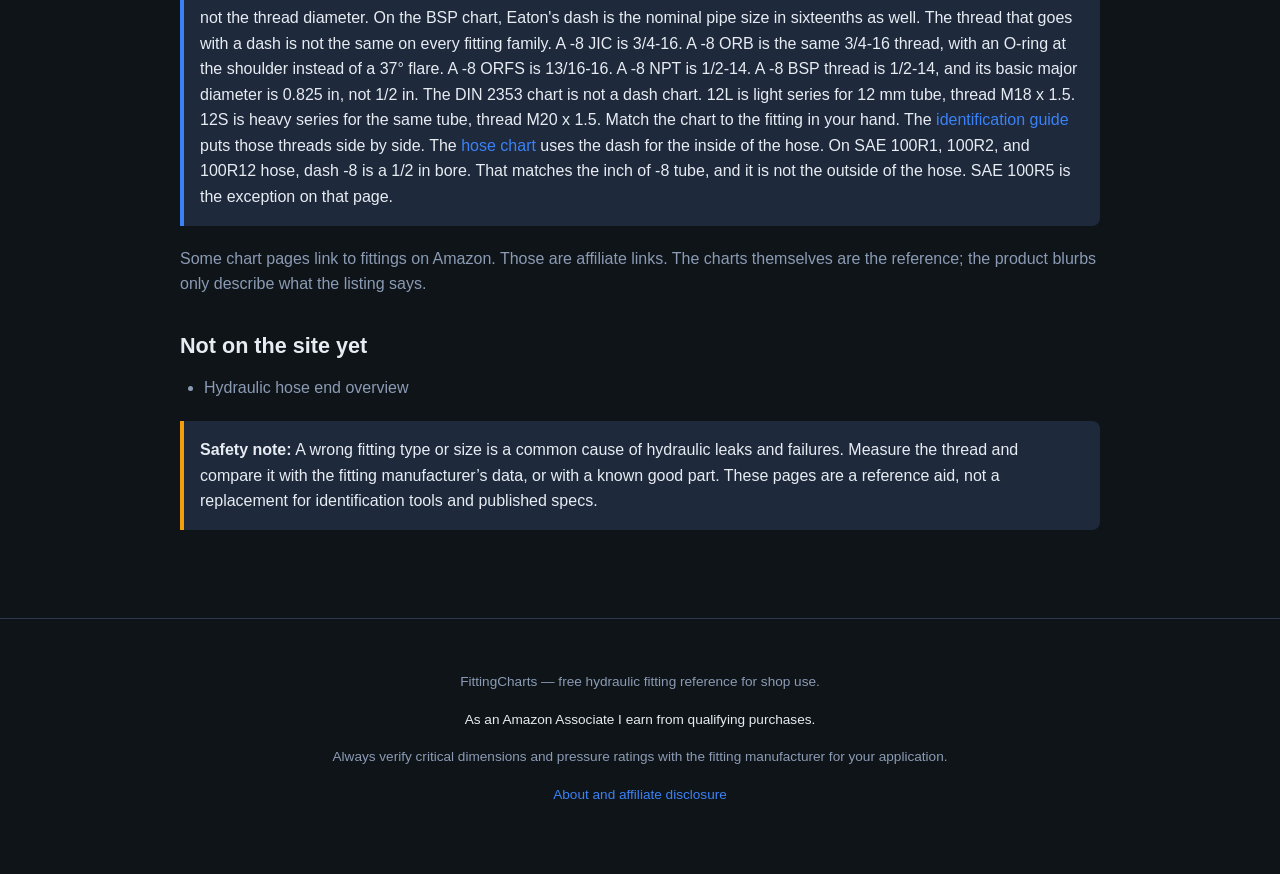
==== commit d2376331: "Add a hydraulic hose dash size chart for SAE J517. The chart gives nominal hose ID from dash -3 thro" ====
--- a/index.html
+++ b/index.html
@@ -4,12 +4,12 @@
   <meta charset="UTF-8">
   <meta name="viewport" content="width=device-width, initial-scale=1">
   <title>FittingCharts — Free Hydraulic Fitting Size Charts</title>
-  <meta name="description" content="Free hydraulic fitting size charts for mechanics. JIC 37° flare, ORFS, SAE O-ring boss, NPT, BSPP/BSPT, and DIN 2353 24° cone sizes, plus a guide to telling those fittings apart.">
+  <meta name="description" content="Free hydraulic fitting size charts for mechanics. JIC 37° flare, ORFS, SAE O-ring boss, NPT, BSPP/BSPT, and DIN 2353 24° cone sizes, a hydraulic hose dash size chart, plus a guide to telling fittings apart.">
   <link rel="canonical" href="https://w-logistics.github.io/fitting-charts/">
   <meta property="og:type" content="website">
   <meta property="og:site_name" content="FittingCharts">
   <meta property="og:title" content="FittingCharts — Free Hydraulic Fitting Size Charts">
-  <meta property="og:description" content="Free hydraulic fitting size charts for mechanics. JIC 37° flare, ORFS, SAE O-ring boss, NPT, BSPP/BSPT, and DIN 2353 24° cone sizes, plus a guide to telling those fittings apart.">
+  <meta property="og:description" content="Free hydraulic fitting size charts for mechanics. JIC 37° flare, ORFS, SAE O-ring boss, NPT, BSPP/BSPT, and DIN 2353 24° cone sizes, a hydraulic hose dash size chart, plus a guide to telling fittings apart.">
   <meta property="og:url" content="https://w-logistics.github.io/fitting-charts/">
   <link rel="stylesheet" href="styles.css">
   <script type="application/ld+json">
@@ -18,7 +18,7 @@
     "@type": "WebSite",
     "name": "FittingCharts",
     "url": "https://w-logistics.github.io/fitting-charts/",
-    "description": "Free hydraulic fitting size charts for mechanics and shop techs. Dash size, thread, and identification guides for JIC 37 degree flare, ORFS O-ring face seal, SAE O-ring boss, NPT pipe thread, and BSPP and BSPT pipe thread fittings, plus DIN 2353 and ISO 8434-1 24 degree cone fittings, and a page for telling those fittings apart."
+    "description": "Free hydraulic fitting size charts for mechanics and shop techs. Dash size, thread, and identification guides for JIC 37 degree flare, ORFS O-ring face seal, SAE O-ring boss, NPT pipe thread, and BSPP and BSPT pipe thread fittings, plus DIN 2353 and ISO 8434-1 24 degree cone fittings, a hydraulic hose dash size chart for SAE J517, and a page for telling those fittings apart."
   }
   </script>
 </head>
@@ -34,6 +34,7 @@
         <a href="npt-thread-size-chart.html">NPT Chart</a>
         <a href="bspp-bspt-thread-size-chart.html">BSP Chart</a>
         <a href="din-2353-24-degree-cone-fitting-chart.html">DIN Chart</a>
+        <a href="hydraulic-hose-dash-size-chart.html">Hose Chart</a>
         <a href="how-to-identify-hydraulic-fittings.html">ID Guide</a>
         <a href="disclosure.html">About</a>
       </nav>
@@ -84,6 +85,12 @@
         <p>Extra light (LL), light (L), and heavy (S): tube OD, metric thread, and the Parker nut hex. How a 24° cone differs from JIC 37° and ORFS, plus a short FAQ.</p>
         <span class="cta">Open the DIN chart</span>
       </a>
+      <a class="chart-card" href="hydraulic-hose-dash-size-chart.html">
+        <p class="meta">SAE J517</p>
+        <h2>Hydraulic hose dash size</h2>
+        <p>Dash sizes -3 through -32: nominal hose ID in inches and mm. How a hose dash differs from a JIC or tube dash, plus catalog examples of OD and working pressure.</p>
+        <span class="cta">Open the hose chart</span>
+      </a>
       <a class="chart-card" href="how-to-identify-hydraulic-fittings.html">
         <p class="meta">Field identification</p>
         <h2>How to identify a fitting</h2>
@@ -94,7 +101,7 @@
 
     <h2>How to use a dash size</h2>
     <div class="note">
-      <strong>Dash number:</strong> on the JIC, ORFS, and ORB charts, the dash is the nominal tube outside diameter in sixteenths of an inch. Dash -8 is 8/16 in, which is 1/2 in tube. On the NPT chart, the dash is the nominal pipe size in sixteenths, and that name is not the thread diameter. On the BSP chart, Eaton's dash is the nominal pipe size in sixteenths as well. The thread that goes with a dash is not the same on every fitting family. A -8 JIC is 3/4-16. A -8 ORB is the same 3/4-16 thread, with an O-ring at the shoulder instead of a 37° flare. A -8 ORFS is 13/16-16. A -8 NPT is 1/2-14. A -8 BSP thread is 1/2-14, and its basic major diameter is 0.825 in, not 1/2 in. The DIN 2353 chart is not a dash chart. 12L is light series for 12 mm tube, thread M18 x 1.5. 12S is heavy series for the same tube, thread M20 x 1.5. Match the chart to the fitting in your hand. The <a href="how-to-identify-hydraulic-fittings.html">identification guide</a> puts those threads side by side.
+      <strong>Dash number:</strong> on the JIC, ORFS, and ORB charts, the dash is the nominal tube outside diameter in sixteenths of an inch. Dash -8 is 8/16 in, which is 1/2 in tube. On the NPT chart, the dash is the nominal pipe size in sixteenths, and that name is not the thread diameter. On the BSP chart, Eaton's dash is the nominal pipe size in sixteenths as well. The thread that goes with a dash is not the same on every fitting family. A -8 JIC is 3/4-16. A -8 ORB is the same 3/4-16 thread, with an O-ring at the shoulder instead of a 37° flare. A -8 ORFS is 13/16-16. A -8 NPT is 1/2-14. A -8 BSP thread is 1/2-14, and its basic major diameter is 0.825 in, not 1/2 in. The DIN 2353 chart is not a dash chart. 12L is light series for 12 mm tube, thread M18 x 1.5. 12S is heavy series for the same tube, thread M20 x 1.5. Match the chart to the fitting in your hand. The <a href="how-to-identify-hydraulic-fittings.html">identification guide</a> puts those threads side by side. The <a href="hydraulic-hose-dash-size-chart.html">hose chart</a> uses the dash for the inside of the hose. On SAE 100R1, 100R2, and 100R12 hose, dash -8 is a 1/2 in bore. That matches the inch of -8 tube, and it is not the outside of the hose. SAE 100R5 is the exception on that page.
     </div>
 
     <p>Some chart pages link to fittings on Amazon. Those are affiliate links. The charts themselves are the reference; the product blurbs only describe what the listing says.</p>
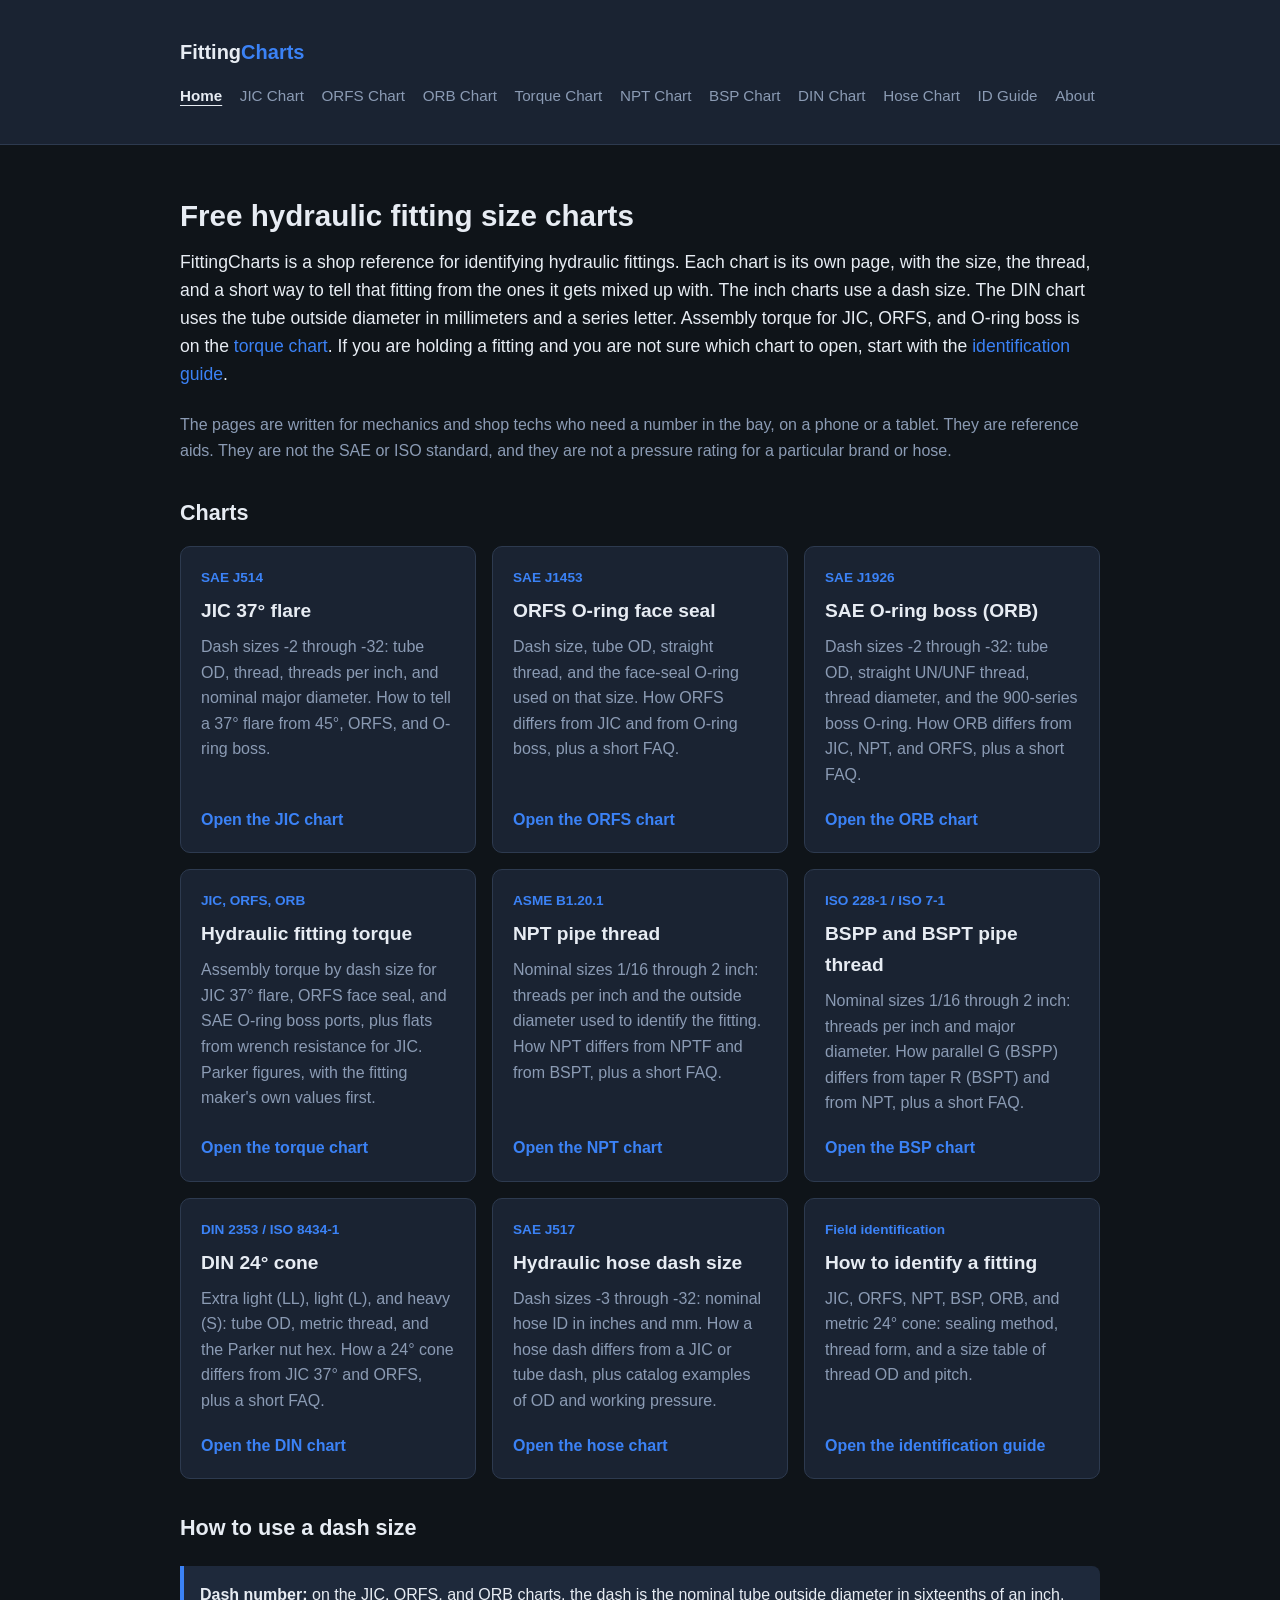
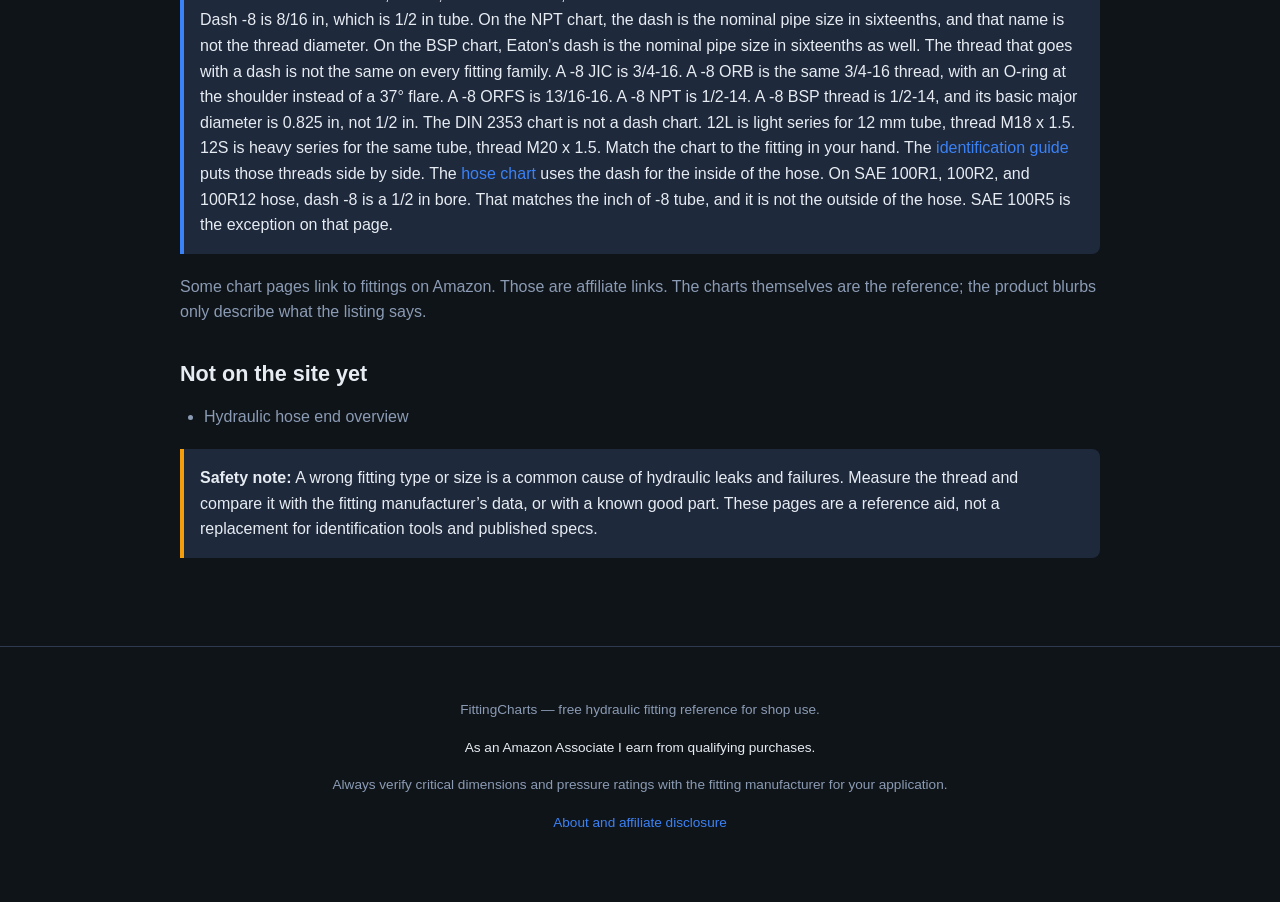
==== commit fdc830cf: "Add a hydraulic fitting torque chart for JIC, ORFS, and ORB. Parker assembly figures are copied only" ====
--- a/index.html
+++ b/index.html
@@ -4,12 +4,12 @@
   <meta charset="UTF-8">
   <meta name="viewport" content="width=device-width, initial-scale=1">
   <title>FittingCharts — Free Hydraulic Fitting Size Charts</title>
-  <meta name="description" content="Free hydraulic fitting size charts for mechanics. JIC 37° flare, ORFS, SAE O-ring boss, NPT, BSPP/BSPT, and DIN 2353 24° cone sizes, a hydraulic hose dash size chart, plus a guide to telling fittings apart.">
+  <meta name="description" content="Free hydraulic fitting size charts for mechanics. JIC 37° flare, ORFS, SAE O-ring boss, NPT, BSPP/BSPT, and DIN 2353 24° cone sizes, a hydraulic hose dash size chart, a JIC, ORFS, and O-ring boss torque chart, plus a guide to telling fittings apart.">
   <link rel="canonical" href="https://w-logistics.github.io/fitting-charts/">
   <meta property="og:type" content="website">
   <meta property="og:site_name" content="FittingCharts">
   <meta property="og:title" content="FittingCharts — Free Hydraulic Fitting Size Charts">
-  <meta property="og:description" content="Free hydraulic fitting size charts for mechanics. JIC 37° flare, ORFS, SAE O-ring boss, NPT, BSPP/BSPT, and DIN 2353 24° cone sizes, a hydraulic hose dash size chart, plus a guide to telling fittings apart.">
+  <meta property="og:description" content="Free hydraulic fitting size charts for mechanics. JIC 37° flare, ORFS, SAE O-ring boss, NPT, BSPP/BSPT, and DIN 2353 24° cone sizes, a hydraulic hose dash size chart, a JIC, ORFS, and O-ring boss torque chart, plus a guide to telling fittings apart.">
   <meta property="og:url" content="https://w-logistics.github.io/fitting-charts/">
   <link rel="stylesheet" href="styles.css">
   <script type="application/ld+json">
@@ -18,7 +18,7 @@
     "@type": "WebSite",
     "name": "FittingCharts",
     "url": "https://w-logistics.github.io/fitting-charts/",
-    "description": "Free hydraulic fitting size charts for mechanics and shop techs. Dash size, thread, and identification guides for JIC 37 degree flare, ORFS O-ring face seal, SAE O-ring boss, NPT pipe thread, and BSPP and BSPT pipe thread fittings, plus DIN 2353 and ISO 8434-1 24 degree cone fittings, a hydraulic hose dash size chart for SAE J517, and a page for telling those fittings apart."
+    "description": "Free hydraulic fitting size charts for mechanics and shop techs. Dash size, thread, and identification guides for JIC 37 degree flare, ORFS O-ring face seal, SAE O-ring boss, NPT pipe thread, and BSPP and BSPT pipe thread fittings, plus DIN 2353 and ISO 8434-1 24 degree cone fittings, a hydraulic hose dash size chart for SAE J517, a torque chart for JIC, ORFS, and O-ring boss assembly, and a page for telling those fittings apart."
   }
   </script>
 </head>
@@ -31,6 +31,7 @@
         <a href="jic-fitting-size-chart.html">JIC Chart</a>
         <a href="orfs-fitting-size-chart.html">ORFS Chart</a>
         <a href="sae-o-ring-boss-orb-fitting-chart.html">ORB Chart</a>
+        <a href="hydraulic-fitting-torque-chart.html">Torque Chart</a>
         <a href="npt-thread-size-chart.html">NPT Chart</a>
         <a href="bspp-bspt-thread-size-chart.html">BSP Chart</a>
         <a href="din-2353-24-degree-cone-fitting-chart.html">DIN Chart</a>
@@ -43,7 +44,7 @@
 
   <main class="container">
     <h1>Free hydraulic fitting size charts</h1>
-    <p class="lead">FittingCharts is a shop reference for identifying hydraulic fittings. Each chart is its own page, with the size, the thread, and a short way to tell that fitting from the ones it gets mixed up with. The inch charts use a dash size. The DIN chart uses the tube outside diameter in millimeters and a series letter. If you are holding a fitting and you are not sure which chart to open, start with the <a href="how-to-identify-hydraulic-fittings.html">identification guide</a>.</p>
+    <p class="lead">FittingCharts is a shop reference for identifying hydraulic fittings. Each chart is its own page, with the size, the thread, and a short way to tell that fitting from the ones it gets mixed up with. The inch charts use a dash size. The DIN chart uses the tube outside diameter in millimeters and a series letter. Assembly torque for JIC, ORFS, and O-ring boss is on the <a href="hydraulic-fitting-torque-chart.html">torque chart</a>. If you are holding a fitting and you are not sure which chart to open, start with the <a href="how-to-identify-hydraulic-fittings.html">identification guide</a>.</p>
 
     <p>The pages are written for mechanics and shop techs who need a number in the bay, on a phone or a tablet. They are reference aids. They are not the SAE or ISO standard, and they are not a pressure rating for a particular brand or hose.</p>
 
@@ -66,6 +67,12 @@
         <h2>SAE O-ring boss (ORB)</h2>
         <p>Dash sizes -2 through -32: tube OD, straight UN/UNF thread, thread diameter, and the 900-series boss O-ring. How ORB differs from JIC, NPT, and ORFS, plus a short FAQ.</p>
         <span class="cta">Open the ORB chart</span>
+      </a>
+      <a class="chart-card" href="hydraulic-fitting-torque-chart.html">
+        <p class="meta">JIC, ORFS, ORB</p>
+        <h2>Hydraulic fitting torque</h2>
+        <p>Assembly torque by dash size for JIC 37° flare, ORFS face seal, and SAE O-ring boss ports, plus flats from wrench resistance for JIC. Parker figures, with the fitting maker's own values first.</p>
+        <span class="cta">Open the torque chart</span>
       </a>
       <a class="chart-card" href="npt-thread-size-chart.html">
         <p class="meta">ASME B1.20.1</p>
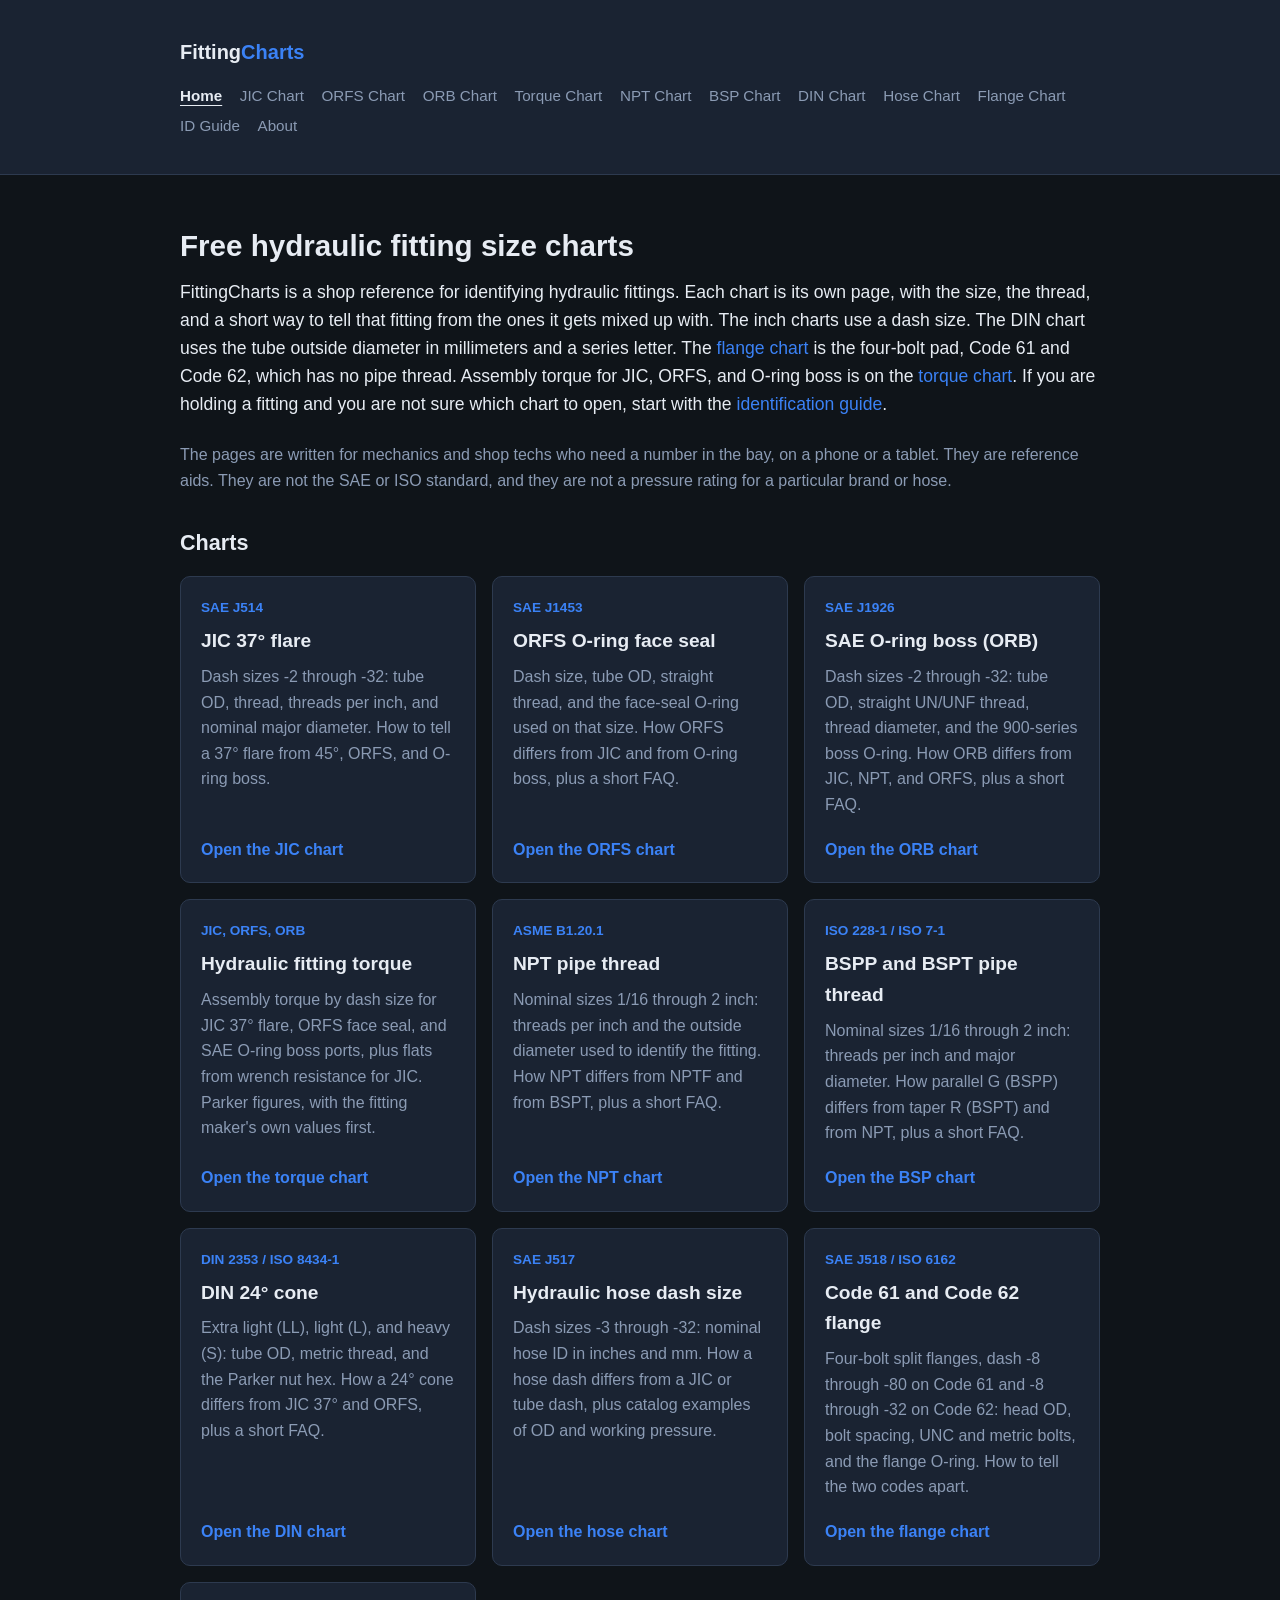
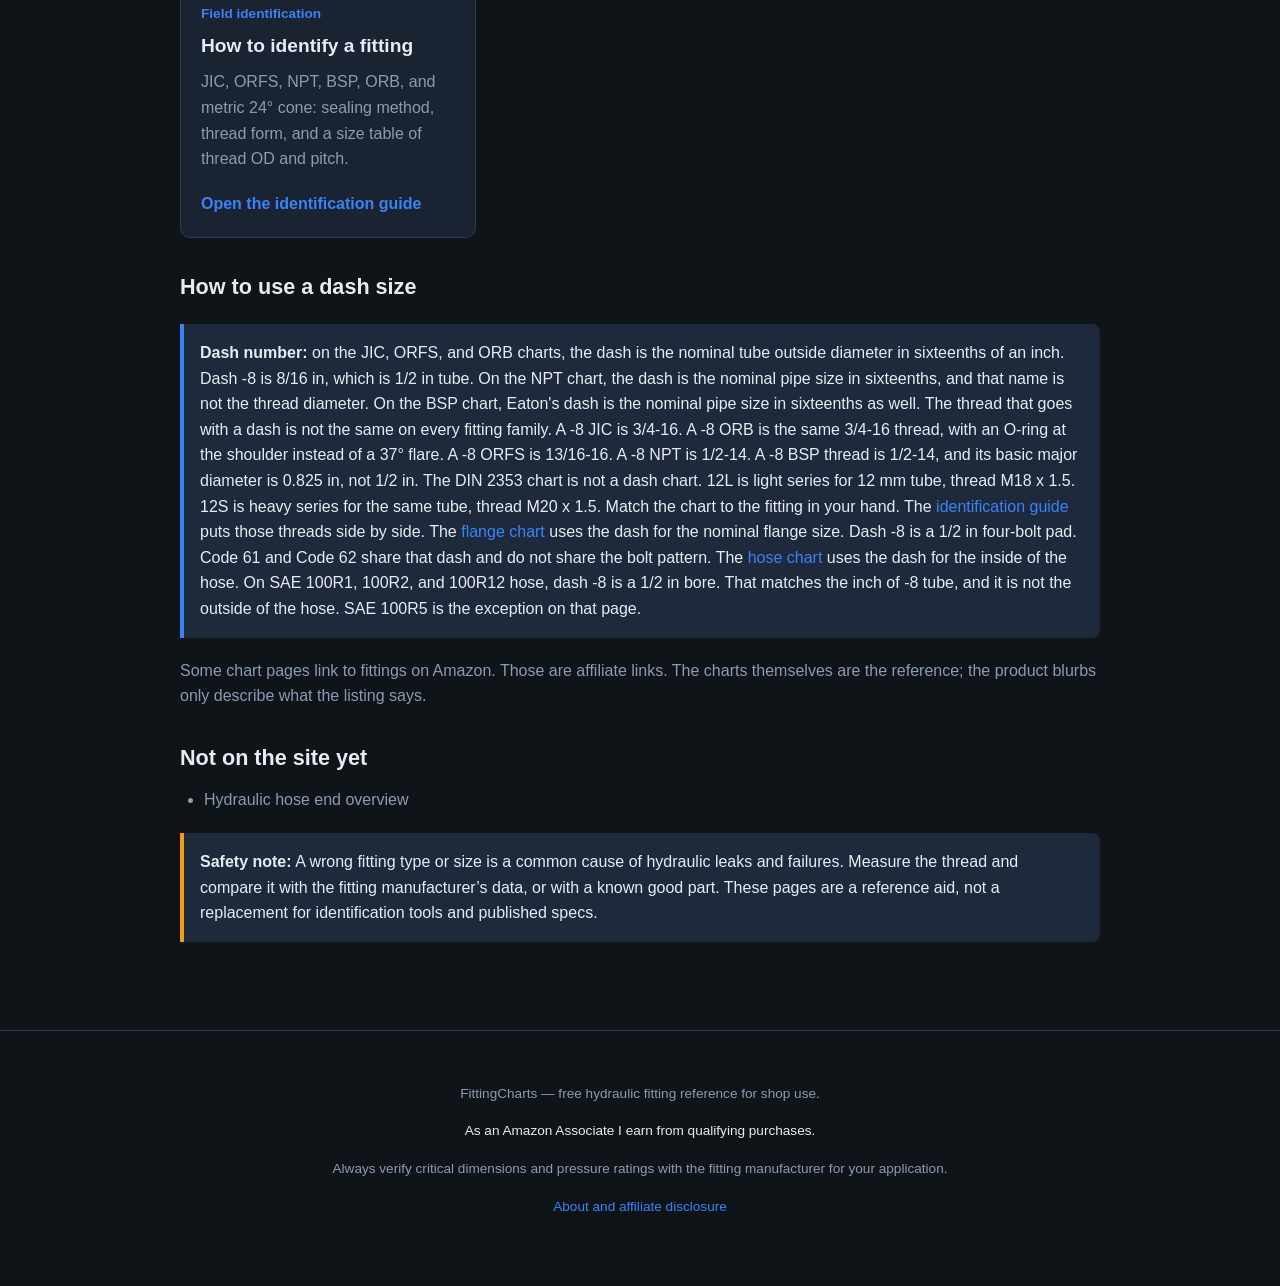
==== commit 63b07c68: "Add an SAE J518 Code 61 and Code 62 flange chart. The new page lists verified 4-bolt split flange di" ====
--- a/index.html
+++ b/index.html
@@ -4,12 +4,12 @@
   <meta charset="UTF-8">
   <meta name="viewport" content="width=device-width, initial-scale=1">
   <title>FittingCharts — Free Hydraulic Fitting Size Charts</title>
-  <meta name="description" content="Free hydraulic fitting size charts for mechanics. JIC 37° flare, ORFS, SAE O-ring boss, NPT, BSPP/BSPT, and DIN 2353 24° cone sizes, a hydraulic hose dash size chart, a JIC, ORFS, and O-ring boss torque chart, plus a guide to telling fittings apart.">
+  <meta name="description" content="Free hydraulic fitting size charts for mechanics. JIC 37° flare, ORFS, SAE O-ring boss, NPT, BSPP/BSPT, and DIN 2353 24° cone sizes, a hydraulic hose dash size chart, an SAE J518 Code 61 and Code 62 flange chart, a JIC, ORFS, and O-ring boss torque chart, plus a guide to telling fittings apart.">
   <link rel="canonical" href="https://w-logistics.github.io/fitting-charts/">
   <meta property="og:type" content="website">
   <meta property="og:site_name" content="FittingCharts">
   <meta property="og:title" content="FittingCharts — Free Hydraulic Fitting Size Charts">
-  <meta property="og:description" content="Free hydraulic fitting size charts for mechanics. JIC 37° flare, ORFS, SAE O-ring boss, NPT, BSPP/BSPT, and DIN 2353 24° cone sizes, a hydraulic hose dash size chart, a JIC, ORFS, and O-ring boss torque chart, plus a guide to telling fittings apart.">
+  <meta property="og:description" content="Free hydraulic fitting size charts for mechanics. JIC 37° flare, ORFS, SAE O-ring boss, NPT, BSPP/BSPT, and DIN 2353 24° cone sizes, a hydraulic hose dash size chart, an SAE J518 Code 61 and Code 62 flange chart, a JIC, ORFS, and O-ring boss torque chart, plus a guide to telling fittings apart.">
   <meta property="og:url" content="https://w-logistics.github.io/fitting-charts/">
   <link rel="stylesheet" href="styles.css">
   <script type="application/ld+json">
@@ -18,7 +18,7 @@
     "@type": "WebSite",
     "name": "FittingCharts",
     "url": "https://w-logistics.github.io/fitting-charts/",
-    "description": "Free hydraulic fitting size charts for mechanics and shop techs. Dash size, thread, and identification guides for JIC 37 degree flare, ORFS O-ring face seal, SAE O-ring boss, NPT pipe thread, and BSPP and BSPT pipe thread fittings, plus DIN 2353 and ISO 8434-1 24 degree cone fittings, a hydraulic hose dash size chart for SAE J517, a torque chart for JIC, ORFS, and O-ring boss assembly, and a page for telling those fittings apart."
+    "description": "Free hydraulic fitting size charts for mechanics and shop techs. Dash size, thread, and identification guides for JIC 37 degree flare, ORFS O-ring face seal, SAE O-ring boss, NPT pipe thread, and BSPP and BSPT pipe thread fittings, plus DIN 2353 and ISO 8434-1 24 degree cone fittings, a hydraulic hose dash size chart for SAE J517, an SAE J518 and ISO 6162 Code 61 and Code 62 4-bolt flange chart, a torque chart for JIC, ORFS, and O-ring boss assembly, and a page for telling those fittings apart."
   }
   </script>
 </head>
@@ -36,6 +36,7 @@
         <a href="bspp-bspt-thread-size-chart.html">BSP Chart</a>
         <a href="din-2353-24-degree-cone-fitting-chart.html">DIN Chart</a>
         <a href="hydraulic-hose-dash-size-chart.html">Hose Chart</a>
+        <a href="sae-j518-code-61-62-flange-chart.html">Flange Chart</a>
         <a href="how-to-identify-hydraulic-fittings.html">ID Guide</a>
         <a href="disclosure.html">About</a>
       </nav>
@@ -44,7 +45,7 @@
 
   <main class="container">
     <h1>Free hydraulic fitting size charts</h1>
-    <p class="lead">FittingCharts is a shop reference for identifying hydraulic fittings. Each chart is its own page, with the size, the thread, and a short way to tell that fitting from the ones it gets mixed up with. The inch charts use a dash size. The DIN chart uses the tube outside diameter in millimeters and a series letter. Assembly torque for JIC, ORFS, and O-ring boss is on the <a href="hydraulic-fitting-torque-chart.html">torque chart</a>. If you are holding a fitting and you are not sure which chart to open, start with the <a href="how-to-identify-hydraulic-fittings.html">identification guide</a>.</p>
+    <p class="lead">FittingCharts is a shop reference for identifying hydraulic fittings. Each chart is its own page, with the size, the thread, and a short way to tell that fitting from the ones it gets mixed up with. The inch charts use a dash size. The DIN chart uses the tube outside diameter in millimeters and a series letter. The <a href="sae-j518-code-61-62-flange-chart.html">flange chart</a> is the four-bolt pad, Code 61 and Code 62, which has no pipe thread. Assembly torque for JIC, ORFS, and O-ring boss is on the <a href="hydraulic-fitting-torque-chart.html">torque chart</a>. If you are holding a fitting and you are not sure which chart to open, start with the <a href="how-to-identify-hydraulic-fittings.html">identification guide</a>.</p>
 
     <p>The pages are written for mechanics and shop techs who need a number in the bay, on a phone or a tablet. They are reference aids. They are not the SAE or ISO standard, and they are not a pressure rating for a particular brand or hose.</p>
 
@@ -98,6 +99,12 @@
         <p>Dash sizes -3 through -32: nominal hose ID in inches and mm. How a hose dash differs from a JIC or tube dash, plus catalog examples of OD and working pressure.</p>
         <span class="cta">Open the hose chart</span>
       </a>
+      <a class="chart-card" href="sae-j518-code-61-62-flange-chart.html">
+        <p class="meta">SAE J518 / ISO 6162</p>
+        <h2>Code 61 and Code 62 flange</h2>
+        <p>Four-bolt split flanges, dash -8 through -80 on Code 61 and -8 through -32 on Code 62: head OD, bolt spacing, UNC and metric bolts, and the flange O-ring. How to tell the two codes apart.</p>
+        <span class="cta">Open the flange chart</span>
+      </a>
       <a class="chart-card" href="how-to-identify-hydraulic-fittings.html">
         <p class="meta">Field identification</p>
         <h2>How to identify a fitting</h2>
@@ -108,7 +115,7 @@
 
     <h2>How to use a dash size</h2>
     <div class="note">
-      <strong>Dash number:</strong> on the JIC, ORFS, and ORB charts, the dash is the nominal tube outside diameter in sixteenths of an inch. Dash -8 is 8/16 in, which is 1/2 in tube. On the NPT chart, the dash is the nominal pipe size in sixteenths, and that name is not the thread diameter. On the BSP chart, Eaton's dash is the nominal pipe size in sixteenths as well. The thread that goes with a dash is not the same on every fitting family. A -8 JIC is 3/4-16. A -8 ORB is the same 3/4-16 thread, with an O-ring at the shoulder instead of a 37° flare. A -8 ORFS is 13/16-16. A -8 NPT is 1/2-14. A -8 BSP thread is 1/2-14, and its basic major diameter is 0.825 in, not 1/2 in. The DIN 2353 chart is not a dash chart. 12L is light series for 12 mm tube, thread M18 x 1.5. 12S is heavy series for the same tube, thread M20 x 1.5. Match the chart to the fitting in your hand. The <a href="how-to-identify-hydraulic-fittings.html">identification guide</a> puts those threads side by side. The <a href="hydraulic-hose-dash-size-chart.html">hose chart</a> uses the dash for the inside of the hose. On SAE 100R1, 100R2, and 100R12 hose, dash -8 is a 1/2 in bore. That matches the inch of -8 tube, and it is not the outside of the hose. SAE 100R5 is the exception on that page.
+      <strong>Dash number:</strong> on the JIC, ORFS, and ORB charts, the dash is the nominal tube outside diameter in sixteenths of an inch. Dash -8 is 8/16 in, which is 1/2 in tube. On the NPT chart, the dash is the nominal pipe size in sixteenths, and that name is not the thread diameter. On the BSP chart, Eaton's dash is the nominal pipe size in sixteenths as well. The thread that goes with a dash is not the same on every fitting family. A -8 JIC is 3/4-16. A -8 ORB is the same 3/4-16 thread, with an O-ring at the shoulder instead of a 37° flare. A -8 ORFS is 13/16-16. A -8 NPT is 1/2-14. A -8 BSP thread is 1/2-14, and its basic major diameter is 0.825 in, not 1/2 in. The DIN 2353 chart is not a dash chart. 12L is light series for 12 mm tube, thread M18 x 1.5. 12S is heavy series for the same tube, thread M20 x 1.5. Match the chart to the fitting in your hand. The <a href="how-to-identify-hydraulic-fittings.html">identification guide</a> puts those threads side by side. The <a href="sae-j518-code-61-62-flange-chart.html">flange chart</a> uses the dash for the nominal flange size. Dash -8 is a 1/2 in four-bolt pad. Code 61 and Code 62 share that dash and do not share the bolt pattern. The <a href="hydraulic-hose-dash-size-chart.html">hose chart</a> uses the dash for the inside of the hose. On SAE 100R1, 100R2, and 100R12 hose, dash -8 is a 1/2 in bore. That matches the inch of -8 tube, and it is not the outside of the hose. SAE 100R5 is the exception on that page.
     </div>
 
     <p>Some chart pages link to fittings on Amazon. Those are affiliate links. The charts themselves are the reference; the product blurbs only describe what the listing says.</p>
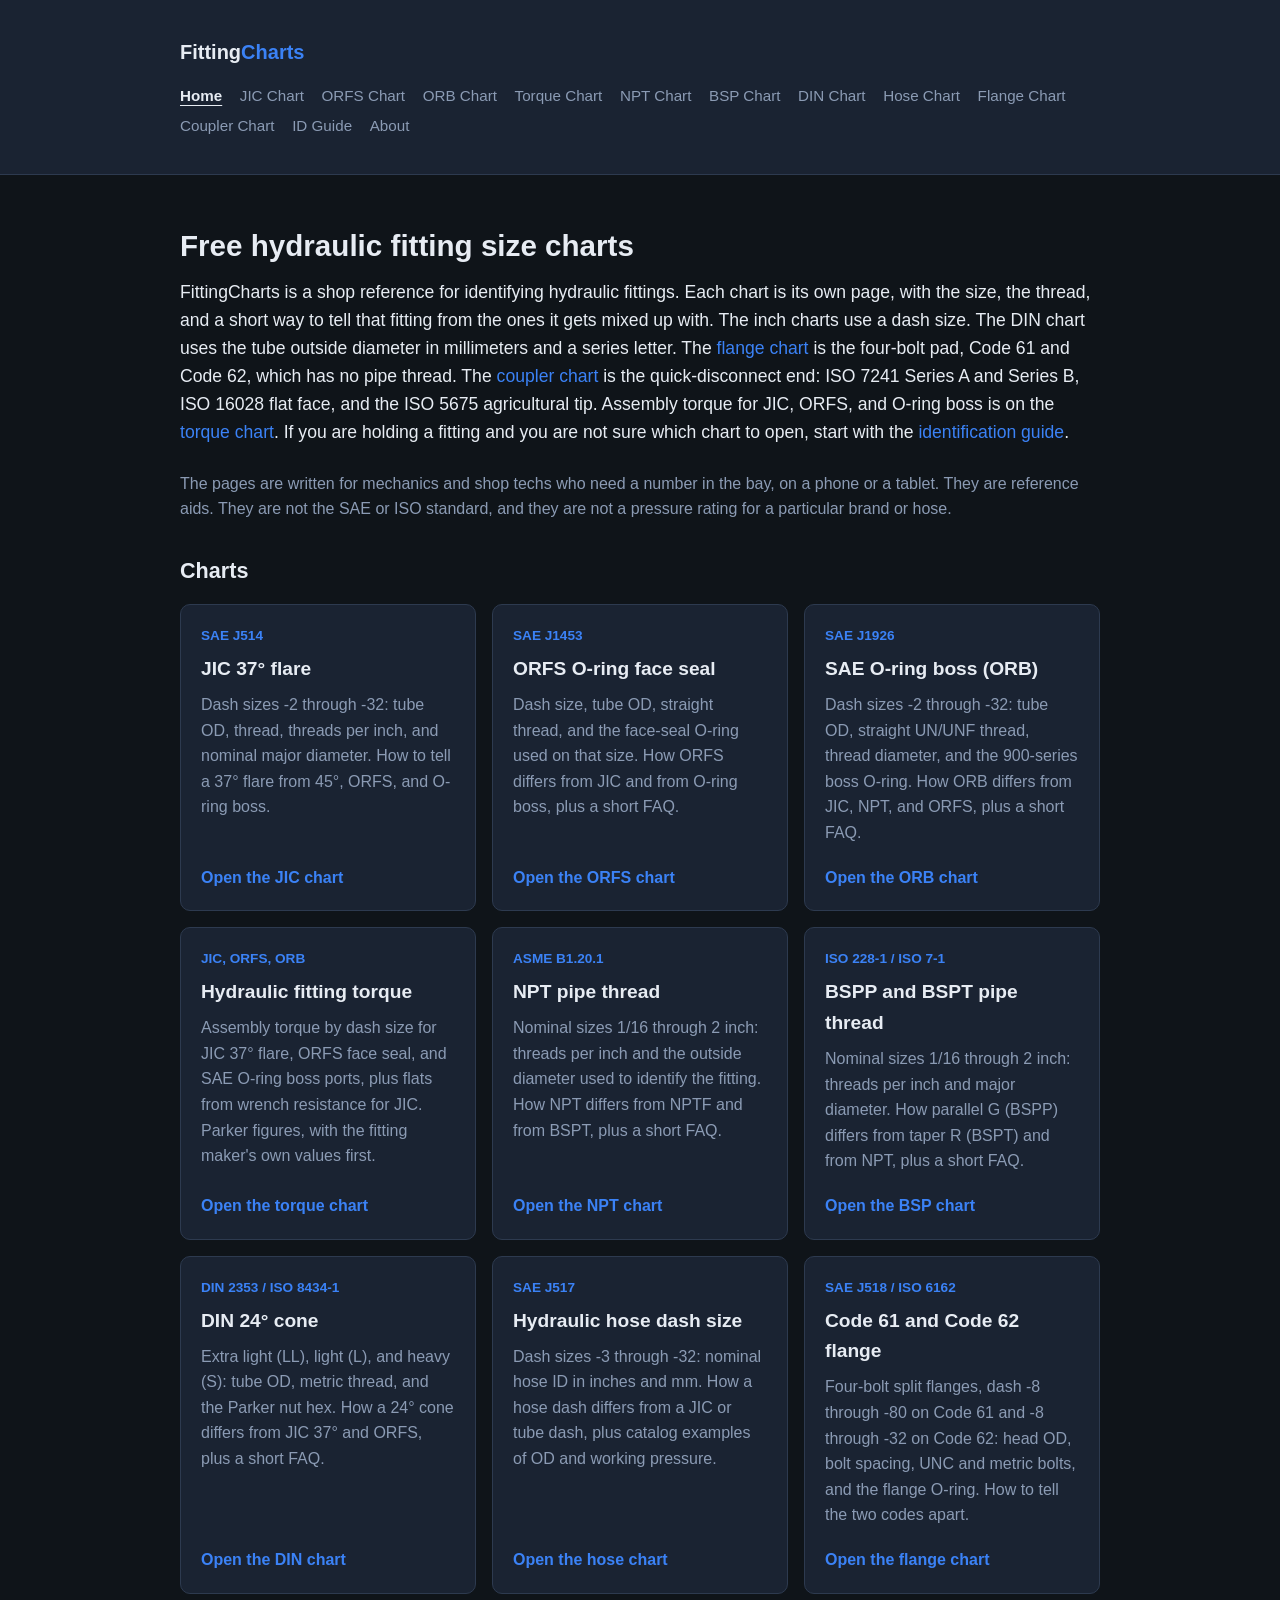
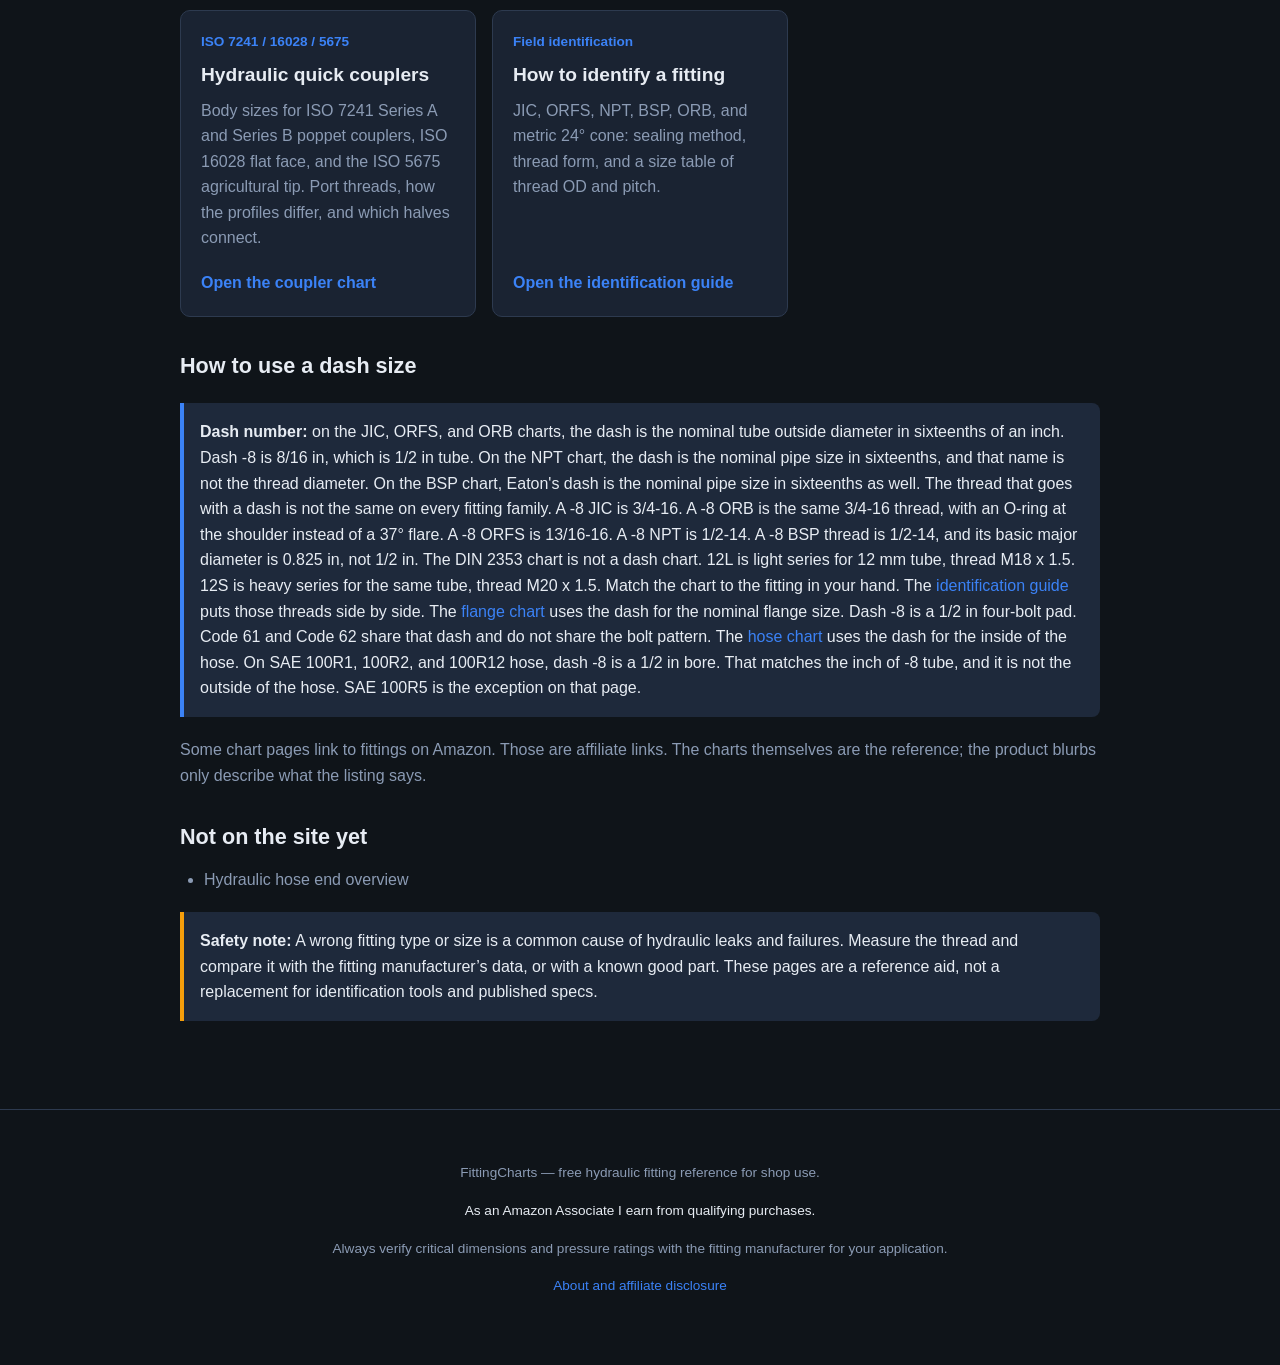
==== commit 0e51e456: "Add a hydraulic quick coupler size chart. Cover ISO 7241 Series A and Series B, ISO 16028 flat face," ====
--- a/index.html
+++ b/index.html
@@ -4,12 +4,12 @@
   <meta charset="UTF-8">
   <meta name="viewport" content="width=device-width, initial-scale=1">
   <title>FittingCharts — Free Hydraulic Fitting Size Charts</title>
-  <meta name="description" content="Free hydraulic fitting size charts for mechanics. JIC 37° flare, ORFS, SAE O-ring boss, NPT, BSPP/BSPT, and DIN 2353 24° cone sizes, a hydraulic hose dash size chart, an SAE J518 Code 61 and Code 62 flange chart, a JIC, ORFS, and O-ring boss torque chart, plus a guide to telling fittings apart.">
+  <meta name="description" content="Free hydraulic fitting size charts for mechanics. JIC 37° flare, ORFS, SAE O-ring boss, NPT, BSPP/BSPT, and DIN 2353 24° cone sizes, a hydraulic hose dash size chart, an SAE J518 Code 61 and Code 62 flange chart, a JIC, ORFS, and O-ring boss torque chart, a hydraulic quick coupler size chart, plus a guide to telling fittings apart.">
   <link rel="canonical" href="https://w-logistics.github.io/fitting-charts/">
   <meta property="og:type" content="website">
   <meta property="og:site_name" content="FittingCharts">
   <meta property="og:title" content="FittingCharts — Free Hydraulic Fitting Size Charts">
-  <meta property="og:description" content="Free hydraulic fitting size charts for mechanics. JIC 37° flare, ORFS, SAE O-ring boss, NPT, BSPP/BSPT, and DIN 2353 24° cone sizes, a hydraulic hose dash size chart, an SAE J518 Code 61 and Code 62 flange chart, a JIC, ORFS, and O-ring boss torque chart, plus a guide to telling fittings apart.">
+  <meta property="og:description" content="Free hydraulic fitting size charts for mechanics. JIC 37° flare, ORFS, SAE O-ring boss, NPT, BSPP/BSPT, and DIN 2353 24° cone sizes, a hydraulic hose dash size chart, an SAE J518 Code 61 and Code 62 flange chart, a JIC, ORFS, and O-ring boss torque chart, a hydraulic quick coupler size chart, plus a guide to telling fittings apart.">
   <meta property="og:url" content="https://w-logistics.github.io/fitting-charts/">
   <link rel="stylesheet" href="styles.css">
   <script type="application/ld+json">
@@ -18,7 +18,7 @@
     "@type": "WebSite",
     "name": "FittingCharts",
     "url": "https://w-logistics.github.io/fitting-charts/",
-    "description": "Free hydraulic fitting size charts for mechanics and shop techs. Dash size, thread, and identification guides for JIC 37 degree flare, ORFS O-ring face seal, SAE O-ring boss, NPT pipe thread, and BSPP and BSPT pipe thread fittings, plus DIN 2353 and ISO 8434-1 24 degree cone fittings, a hydraulic hose dash size chart for SAE J517, an SAE J518 and ISO 6162 Code 61 and Code 62 4-bolt flange chart, a torque chart for JIC, ORFS, and O-ring boss assembly, and a page for telling those fittings apart."
+    "description": "Free hydraulic fitting size charts for mechanics and shop techs. Dash size, thread, and identification guides for JIC 37 degree flare, ORFS O-ring face seal, SAE O-ring boss, NPT pipe thread, and BSPP and BSPT pipe thread fittings, plus DIN 2353 and ISO 8434-1 24 degree cone fittings, a hydraulic hose dash size chart for SAE J517, an SAE J518 and ISO 6162 Code 61 and Code 62 4-bolt flange chart, a torque chart for JIC, ORFS, and O-ring boss assembly, a hydraulic quick coupler chart for ISO 7241 Series A and Series B, ISO 16028 flat face, and ISO 5675, and a page for telling those fittings apart."
   }
   </script>
 </head>
@@ -37,6 +37,7 @@
         <a href="din-2353-24-degree-cone-fitting-chart.html">DIN Chart</a>
         <a href="hydraulic-hose-dash-size-chart.html">Hose Chart</a>
         <a href="sae-j518-code-61-62-flange-chart.html">Flange Chart</a>
+        <a href="hydraulic-quick-coupler-size-chart.html">Coupler Chart</a>
         <a href="how-to-identify-hydraulic-fittings.html">ID Guide</a>
         <a href="disclosure.html">About</a>
       </nav>
@@ -45,7 +46,7 @@
 
   <main class="container">
     <h1>Free hydraulic fitting size charts</h1>
-    <p class="lead">FittingCharts is a shop reference for identifying hydraulic fittings. Each chart is its own page, with the size, the thread, and a short way to tell that fitting from the ones it gets mixed up with. The inch charts use a dash size. The DIN chart uses the tube outside diameter in millimeters and a series letter. The <a href="sae-j518-code-61-62-flange-chart.html">flange chart</a> is the four-bolt pad, Code 61 and Code 62, which has no pipe thread. Assembly torque for JIC, ORFS, and O-ring boss is on the <a href="hydraulic-fitting-torque-chart.html">torque chart</a>. If you are holding a fitting and you are not sure which chart to open, start with the <a href="how-to-identify-hydraulic-fittings.html">identification guide</a>.</p>
+    <p class="lead">FittingCharts is a shop reference for identifying hydraulic fittings. Each chart is its own page, with the size, the thread, and a short way to tell that fitting from the ones it gets mixed up with. The inch charts use a dash size. The DIN chart uses the tube outside diameter in millimeters and a series letter. The <a href="sae-j518-code-61-62-flange-chart.html">flange chart</a> is the four-bolt pad, Code 61 and Code 62, which has no pipe thread. The <a href="hydraulic-quick-coupler-size-chart.html">coupler chart</a> is the quick-disconnect end: ISO 7241 Series A and Series B, ISO 16028 flat face, and the ISO 5675 agricultural tip. Assembly torque for JIC, ORFS, and O-ring boss is on the <a href="hydraulic-fitting-torque-chart.html">torque chart</a>. If you are holding a fitting and you are not sure which chart to open, start with the <a href="how-to-identify-hydraulic-fittings.html">identification guide</a>.</p>
 
     <p>The pages are written for mechanics and shop techs who need a number in the bay, on a phone or a tablet. They are reference aids. They are not the SAE or ISO standard, and they are not a pressure rating for a particular brand or hose.</p>
 
@@ -105,6 +106,12 @@
         <p>Four-bolt split flanges, dash -8 through -80 on Code 61 and -8 through -32 on Code 62: head OD, bolt spacing, UNC and metric bolts, and the flange O-ring. How to tell the two codes apart.</p>
         <span class="cta">Open the flange chart</span>
       </a>
+      <a class="chart-card" href="hydraulic-quick-coupler-size-chart.html">
+        <p class="meta">ISO 7241 / 16028 / 5675</p>
+        <h2>Hydraulic quick couplers</h2>
+        <p>Body sizes for ISO 7241 Series A and Series B poppet couplers, ISO 16028 flat face, and the ISO 5675 agricultural tip. Port threads, how the profiles differ, and which halves connect.</p>
+        <span class="cta">Open the coupler chart</span>
+      </a>
       <a class="chart-card" href="how-to-identify-hydraulic-fittings.html">
         <p class="meta">Field identification</p>
         <h2>How to identify a fitting</h2>
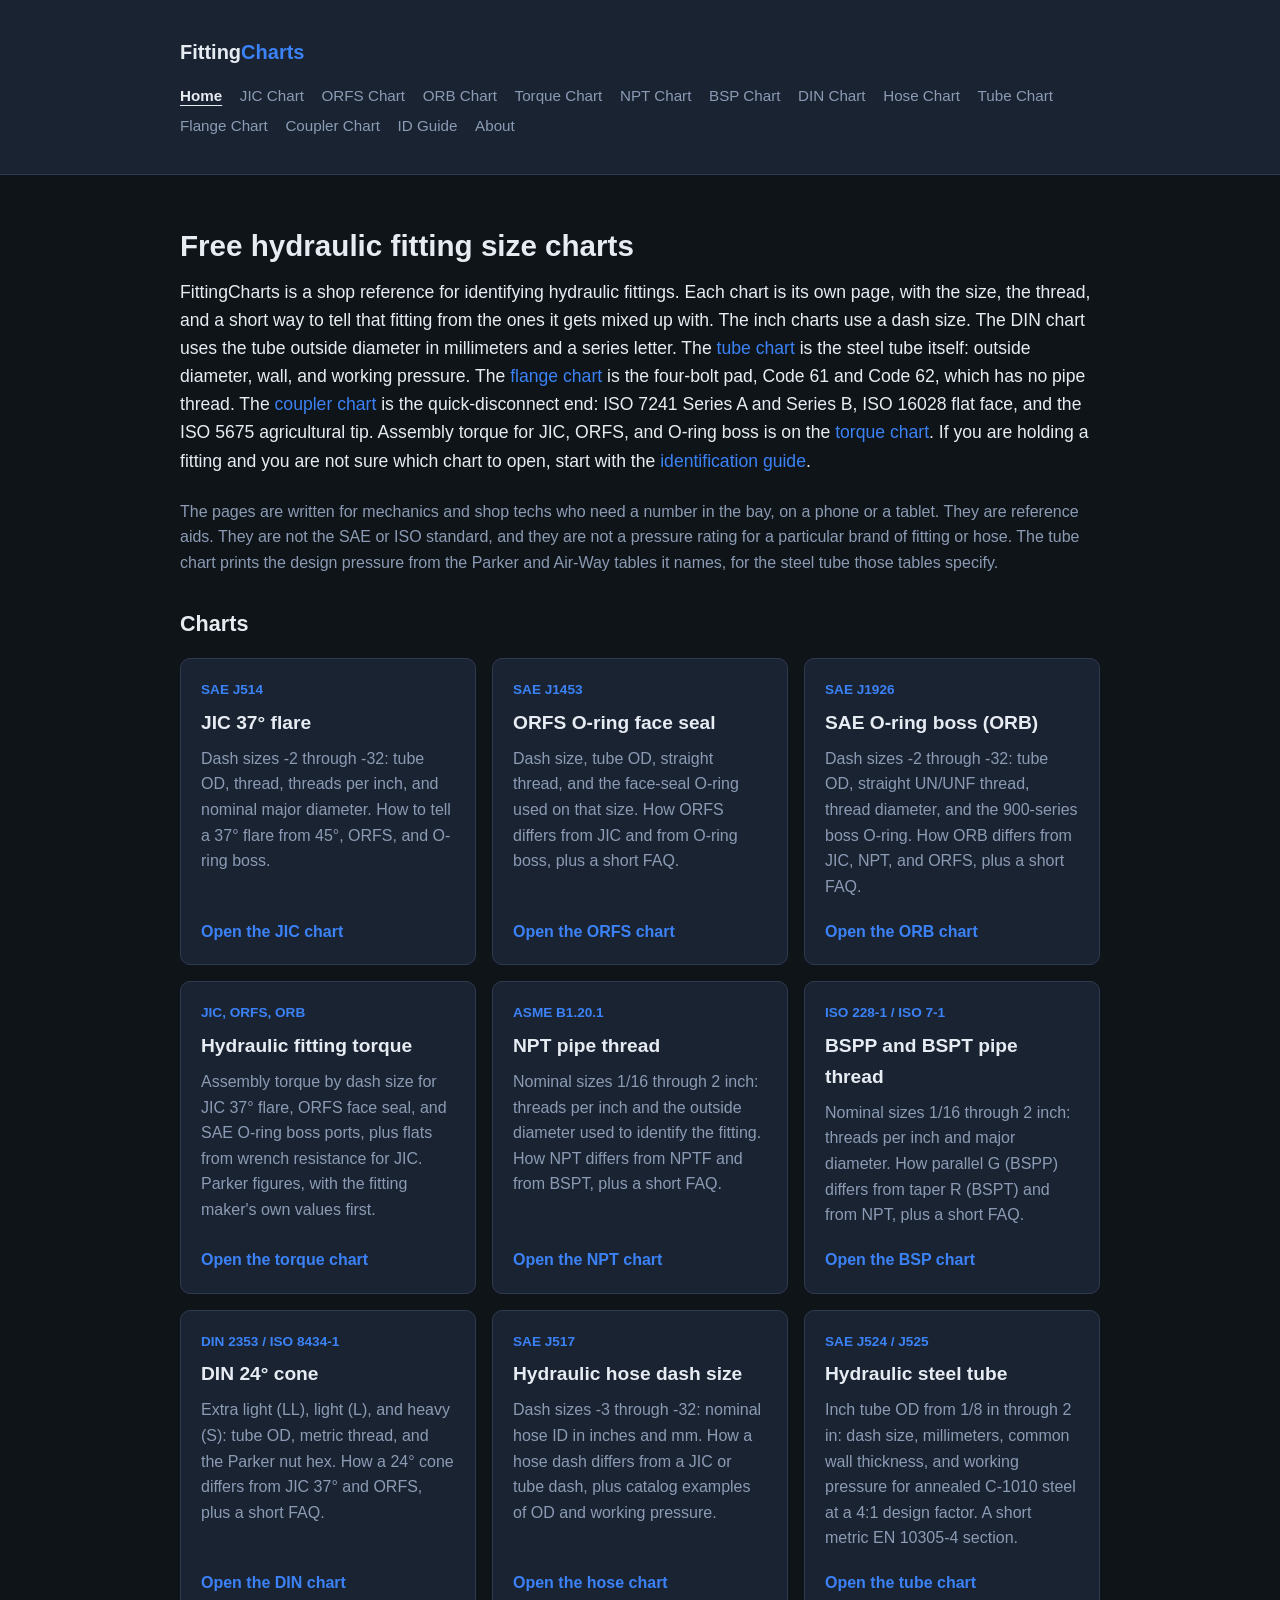
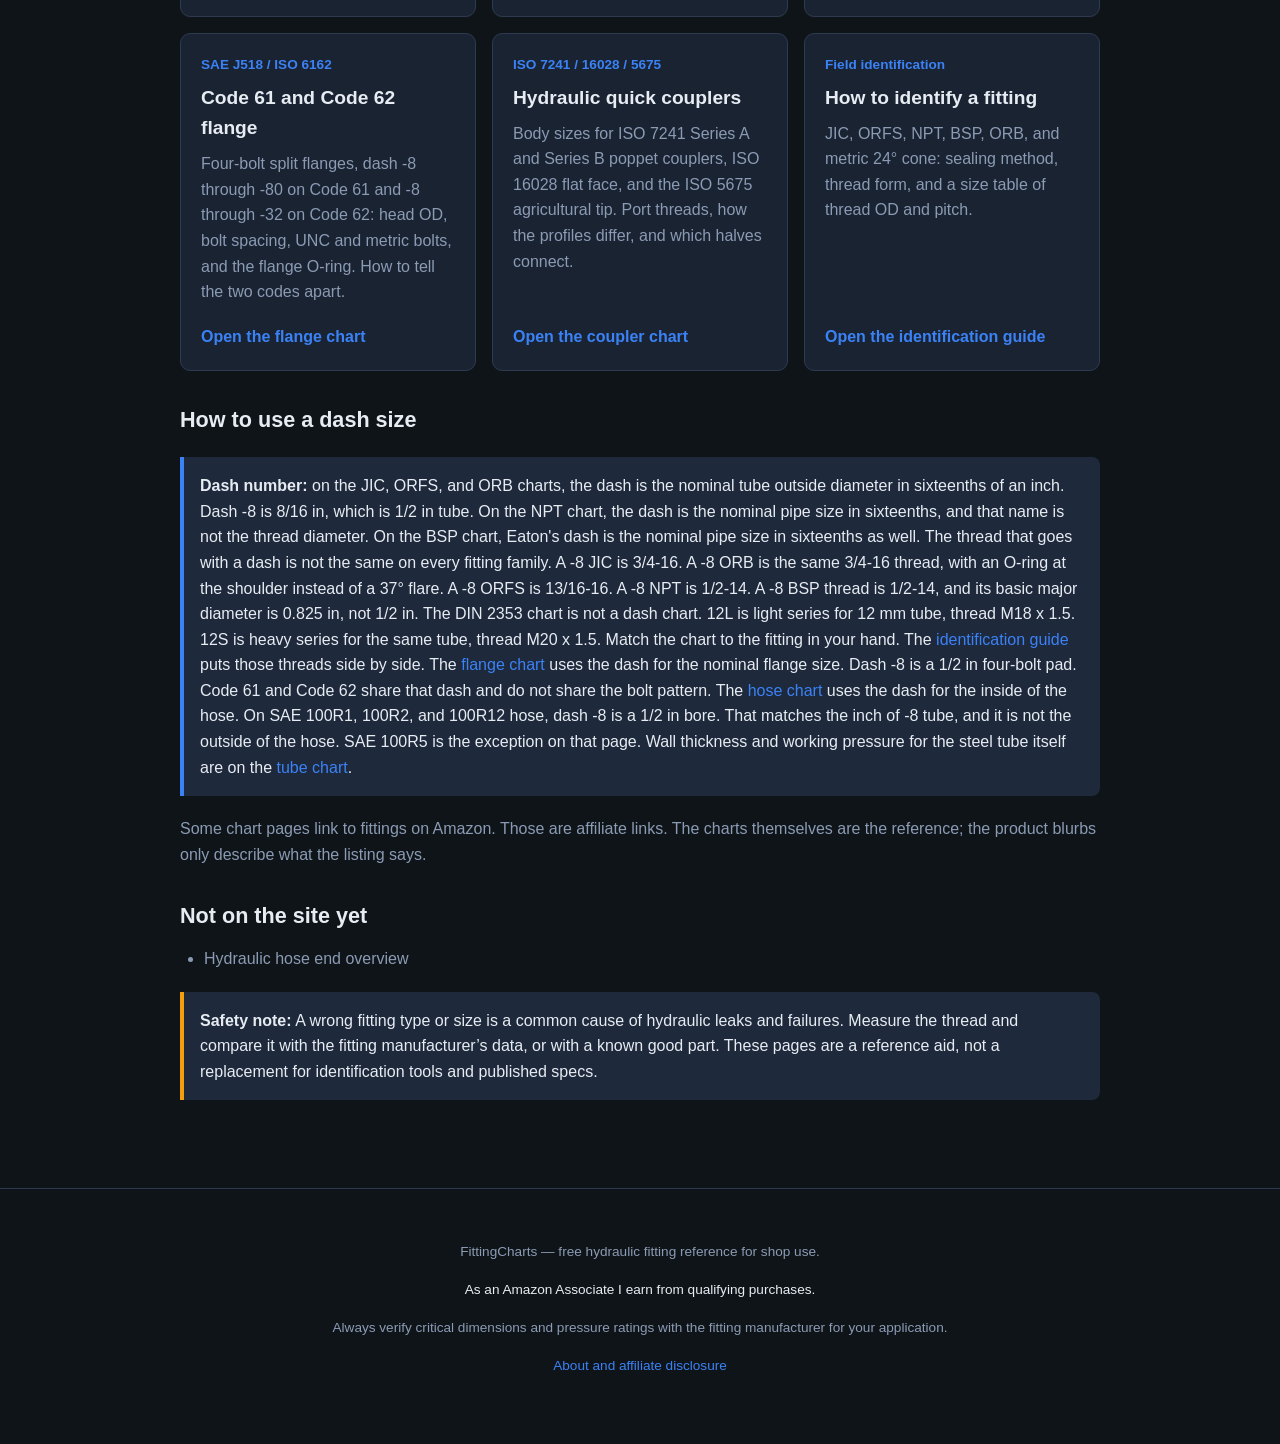
==== commit 637f3d5d: "Add a hydraulic steel tube size and pressure chart. Inch OD, wall, and design pressure for annealed " ====
--- a/index.html
+++ b/index.html
@@ -4,12 +4,12 @@
   <meta charset="UTF-8">
   <meta name="viewport" content="width=device-width, initial-scale=1">
   <title>FittingCharts — Free Hydraulic Fitting Size Charts</title>
-  <meta name="description" content="Free hydraulic fitting size charts for mechanics. JIC 37° flare, ORFS, SAE O-ring boss, NPT, BSPP/BSPT, and DIN 2353 24° cone sizes, a hydraulic hose dash size chart, an SAE J518 Code 61 and Code 62 flange chart, a JIC, ORFS, and O-ring boss torque chart, a hydraulic quick coupler size chart, plus a guide to telling fittings apart.">
+  <meta name="description" content="Free hydraulic fitting size charts for mechanics. JIC 37° flare, ORFS, SAE O-ring boss, NPT, BSPP/BSPT, and DIN 2353 24° cone sizes, a hydraulic hose dash size chart, a hydraulic steel tube size and pressure chart, an SAE J518 Code 61 and Code 62 flange chart, a JIC, ORFS, and O-ring boss torque chart, a hydraulic quick coupler size chart, plus a guide to telling fittings apart.">
   <link rel="canonical" href="https://w-logistics.github.io/fitting-charts/">
   <meta property="og:type" content="website">
   <meta property="og:site_name" content="FittingCharts">
   <meta property="og:title" content="FittingCharts — Free Hydraulic Fitting Size Charts">
-  <meta property="og:description" content="Free hydraulic fitting size charts for mechanics. JIC 37° flare, ORFS, SAE O-ring boss, NPT, BSPP/BSPT, and DIN 2353 24° cone sizes, a hydraulic hose dash size chart, an SAE J518 Code 61 and Code 62 flange chart, a JIC, ORFS, and O-ring boss torque chart, a hydraulic quick coupler size chart, plus a guide to telling fittings apart.">
+  <meta property="og:description" content="Free hydraulic fitting size charts for mechanics. JIC 37° flare, ORFS, SAE O-ring boss, NPT, BSPP/BSPT, and DIN 2353 24° cone sizes, a hydraulic hose dash size chart, a hydraulic steel tube size and pressure chart, an SAE J518 Code 61 and Code 62 flange chart, a JIC, ORFS, and O-ring boss torque chart, a hydraulic quick coupler size chart, plus a guide to telling fittings apart.">
   <meta property="og:url" content="https://w-logistics.github.io/fitting-charts/">
   <link rel="stylesheet" href="styles.css">
   <script type="application/ld+json">
@@ -18,7 +18,7 @@
     "@type": "WebSite",
     "name": "FittingCharts",
     "url": "https://w-logistics.github.io/fitting-charts/",
-    "description": "Free hydraulic fitting size charts for mechanics and shop techs. Dash size, thread, and identification guides for JIC 37 degree flare, ORFS O-ring face seal, SAE O-ring boss, NPT pipe thread, and BSPP and BSPT pipe thread fittings, plus DIN 2353 and ISO 8434-1 24 degree cone fittings, a hydraulic hose dash size chart for SAE J517, an SAE J518 and ISO 6162 Code 61 and Code 62 4-bolt flange chart, a torque chart for JIC, ORFS, and O-ring boss assembly, a hydraulic quick coupler chart for ISO 7241 Series A and Series B, ISO 16028 flat face, and ISO 5675, and a page for telling those fittings apart."
+    "description": "Free hydraulic fitting size charts for mechanics and shop techs. Dash size, thread, and identification guides for JIC 37 degree flare, ORFS O-ring face seal, SAE O-ring boss, NPT pipe thread, and BSPP and BSPT pipe thread fittings, plus DIN 2353 and ISO 8434-1 24 degree cone fittings, a hydraulic hose dash size chart for SAE J517, a hydraulic steel tube size and pressure chart for SAE J524 and SAE J525, an SAE J518 and ISO 6162 Code 61 and Code 62 4-bolt flange chart, a torque chart for JIC, ORFS, and O-ring boss assembly, a hydraulic quick coupler chart for ISO 7241 Series A and Series B, ISO 16028 flat face, and ISO 5675, and a page for telling those fittings apart."
   }
   </script>
 </head>
@@ -36,6 +36,7 @@
         <a href="bspp-bspt-thread-size-chart.html">BSP Chart</a>
         <a href="din-2353-24-degree-cone-fitting-chart.html">DIN Chart</a>
         <a href="hydraulic-hose-dash-size-chart.html">Hose Chart</a>
+        <a href="hydraulic-tube-size-pressure-chart.html">Tube Chart</a>
         <a href="sae-j518-code-61-62-flange-chart.html">Flange Chart</a>
         <a href="hydraulic-quick-coupler-size-chart.html">Coupler Chart</a>
         <a href="how-to-identify-hydraulic-fittings.html">ID Guide</a>
@@ -46,9 +47,9 @@
 
   <main class="container">
     <h1>Free hydraulic fitting size charts</h1>
-    <p class="lead">FittingCharts is a shop reference for identifying hydraulic fittings. Each chart is its own page, with the size, the thread, and a short way to tell that fitting from the ones it gets mixed up with. The inch charts use a dash size. The DIN chart uses the tube outside diameter in millimeters and a series letter. The <a href="sae-j518-code-61-62-flange-chart.html">flange chart</a> is the four-bolt pad, Code 61 and Code 62, which has no pipe thread. The <a href="hydraulic-quick-coupler-size-chart.html">coupler chart</a> is the quick-disconnect end: ISO 7241 Series A and Series B, ISO 16028 flat face, and the ISO 5675 agricultural tip. Assembly torque for JIC, ORFS, and O-ring boss is on the <a href="hydraulic-fitting-torque-chart.html">torque chart</a>. If you are holding a fitting and you are not sure which chart to open, start with the <a href="how-to-identify-hydraulic-fittings.html">identification guide</a>.</p>
+    <p class="lead">FittingCharts is a shop reference for identifying hydraulic fittings. Each chart is its own page, with the size, the thread, and a short way to tell that fitting from the ones it gets mixed up with. The inch charts use a dash size. The DIN chart uses the tube outside diameter in millimeters and a series letter. The <a href="hydraulic-tube-size-pressure-chart.html">tube chart</a> is the steel tube itself: outside diameter, wall, and working pressure. The <a href="sae-j518-code-61-62-flange-chart.html">flange chart</a> is the four-bolt pad, Code 61 and Code 62, which has no pipe thread. The <a href="hydraulic-quick-coupler-size-chart.html">coupler chart</a> is the quick-disconnect end: ISO 7241 Series A and Series B, ISO 16028 flat face, and the ISO 5675 agricultural tip. Assembly torque for JIC, ORFS, and O-ring boss is on the <a href="hydraulic-fitting-torque-chart.html">torque chart</a>. If you are holding a fitting and you are not sure which chart to open, start with the <a href="how-to-identify-hydraulic-fittings.html">identification guide</a>.</p>
 
-    <p>The pages are written for mechanics and shop techs who need a number in the bay, on a phone or a tablet. They are reference aids. They are not the SAE or ISO standard, and they are not a pressure rating for a particular brand or hose.</p>
+    <p>The pages are written for mechanics and shop techs who need a number in the bay, on a phone or a tablet. They are reference aids. They are not the SAE or ISO standard, and they are not a pressure rating for a particular brand of fitting or hose. The tube chart prints the design pressure from the Parker and Air-Way tables it names, for the steel tube those tables specify.</p>
 
     <h2>Charts</h2>
     <div class="card-grid">
@@ -100,6 +101,12 @@
         <p>Dash sizes -3 through -32: nominal hose ID in inches and mm. How a hose dash differs from a JIC or tube dash, plus catalog examples of OD and working pressure.</p>
         <span class="cta">Open the hose chart</span>
       </a>
+      <a class="chart-card" href="hydraulic-tube-size-pressure-chart.html">
+        <p class="meta">SAE J524 / J525</p>
+        <h2>Hydraulic steel tube</h2>
+        <p>Inch tube OD from 1/8 in through 2 in: dash size, millimeters, common wall thickness, and working pressure for annealed C-1010 steel at a 4:1 design factor. A short metric EN 10305-4 section.</p>
+        <span class="cta">Open the tube chart</span>
+      </a>
       <a class="chart-card" href="sae-j518-code-61-62-flange-chart.html">
         <p class="meta">SAE J518 / ISO 6162</p>
         <h2>Code 61 and Code 62 flange</h2>
@@ -122,7 +129,7 @@
 
     <h2>How to use a dash size</h2>
     <div class="note">
-      <strong>Dash number:</strong> on the JIC, ORFS, and ORB charts, the dash is the nominal tube outside diameter in sixteenths of an inch. Dash -8 is 8/16 in, which is 1/2 in tube. On the NPT chart, the dash is the nominal pipe size in sixteenths, and that name is not the thread diameter. On the BSP chart, Eaton's dash is the nominal pipe size in sixteenths as well. The thread that goes with a dash is not the same on every fitting family. A -8 JIC is 3/4-16. A -8 ORB is the same 3/4-16 thread, with an O-ring at the shoulder instead of a 37° flare. A -8 ORFS is 13/16-16. A -8 NPT is 1/2-14. A -8 BSP thread is 1/2-14, and its basic major diameter is 0.825 in, not 1/2 in. The DIN 2353 chart is not a dash chart. 12L is light series for 12 mm tube, thread M18 x 1.5. 12S is heavy series for the same tube, thread M20 x 1.5. Match the chart to the fitting in your hand. The <a href="how-to-identify-hydraulic-fittings.html">identification guide</a> puts those threads side by side. The <a href="sae-j518-code-61-62-flange-chart.html">flange chart</a> uses the dash for the nominal flange size. Dash -8 is a 1/2 in four-bolt pad. Code 61 and Code 62 share that dash and do not share the bolt pattern. The <a href="hydraulic-hose-dash-size-chart.html">hose chart</a> uses the dash for the inside of the hose. On SAE 100R1, 100R2, and 100R12 hose, dash -8 is a 1/2 in bore. That matches the inch of -8 tube, and it is not the outside of the hose. SAE 100R5 is the exception on that page.
+      <strong>Dash number:</strong> on the JIC, ORFS, and ORB charts, the dash is the nominal tube outside diameter in sixteenths of an inch. Dash -8 is 8/16 in, which is 1/2 in tube. On the NPT chart, the dash is the nominal pipe size in sixteenths, and that name is not the thread diameter. On the BSP chart, Eaton's dash is the nominal pipe size in sixteenths as well. The thread that goes with a dash is not the same on every fitting family. A -8 JIC is 3/4-16. A -8 ORB is the same 3/4-16 thread, with an O-ring at the shoulder instead of a 37° flare. A -8 ORFS is 13/16-16. A -8 NPT is 1/2-14. A -8 BSP thread is 1/2-14, and its basic major diameter is 0.825 in, not 1/2 in. The DIN 2353 chart is not a dash chart. 12L is light series for 12 mm tube, thread M18 x 1.5. 12S is heavy series for the same tube, thread M20 x 1.5. Match the chart to the fitting in your hand. The <a href="how-to-identify-hydraulic-fittings.html">identification guide</a> puts those threads side by side. The <a href="sae-j518-code-61-62-flange-chart.html">flange chart</a> uses the dash for the nominal flange size. Dash -8 is a 1/2 in four-bolt pad. Code 61 and Code 62 share that dash and do not share the bolt pattern. The <a href="hydraulic-hose-dash-size-chart.html">hose chart</a> uses the dash for the inside of the hose. On SAE 100R1, 100R2, and 100R12 hose, dash -8 is a 1/2 in bore. That matches the inch of -8 tube, and it is not the outside of the hose. SAE 100R5 is the exception on that page. Wall thickness and working pressure for the steel tube itself are on the <a href="hydraulic-tube-size-pressure-chart.html">tube chart</a>.
     </div>
 
     <p>Some chart pages link to fittings on Amazon. Those are affiliate links. The charts themselves are the reference; the product blurbs only describe what the listing says.</p>
